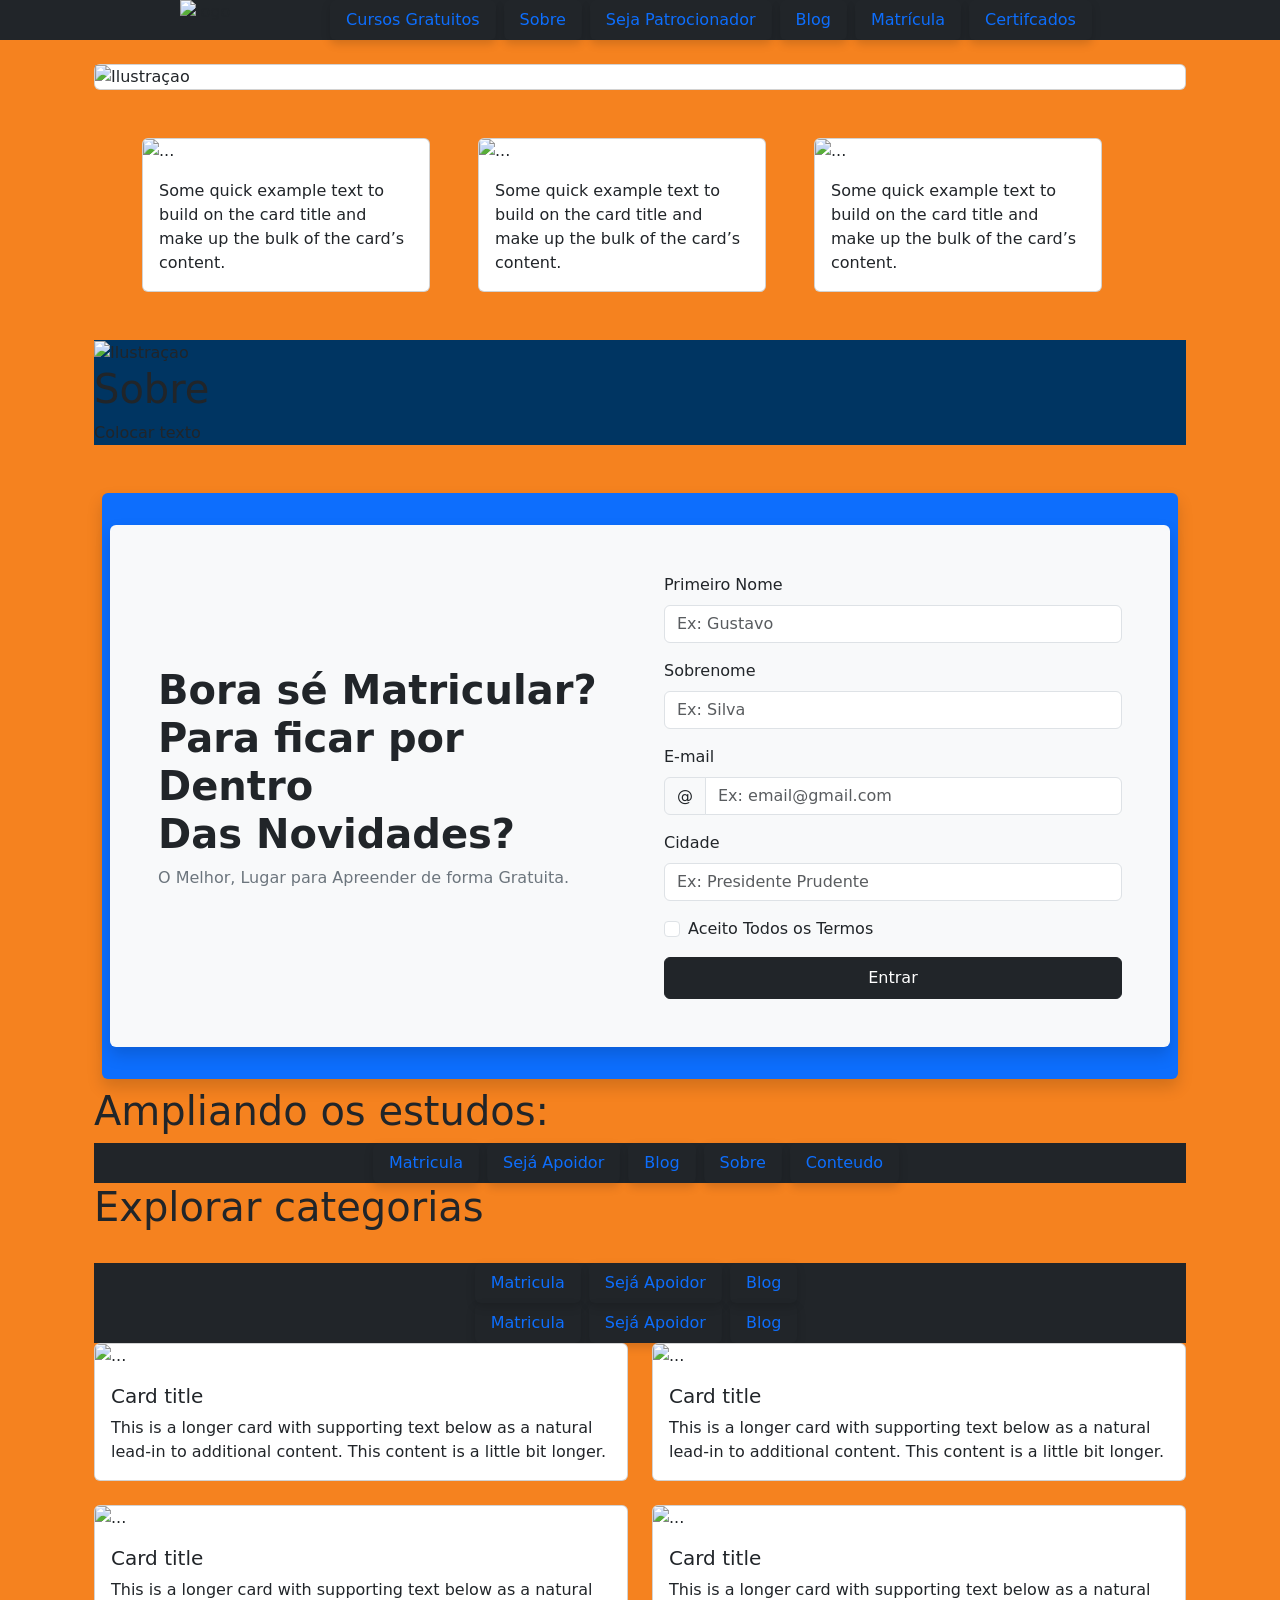
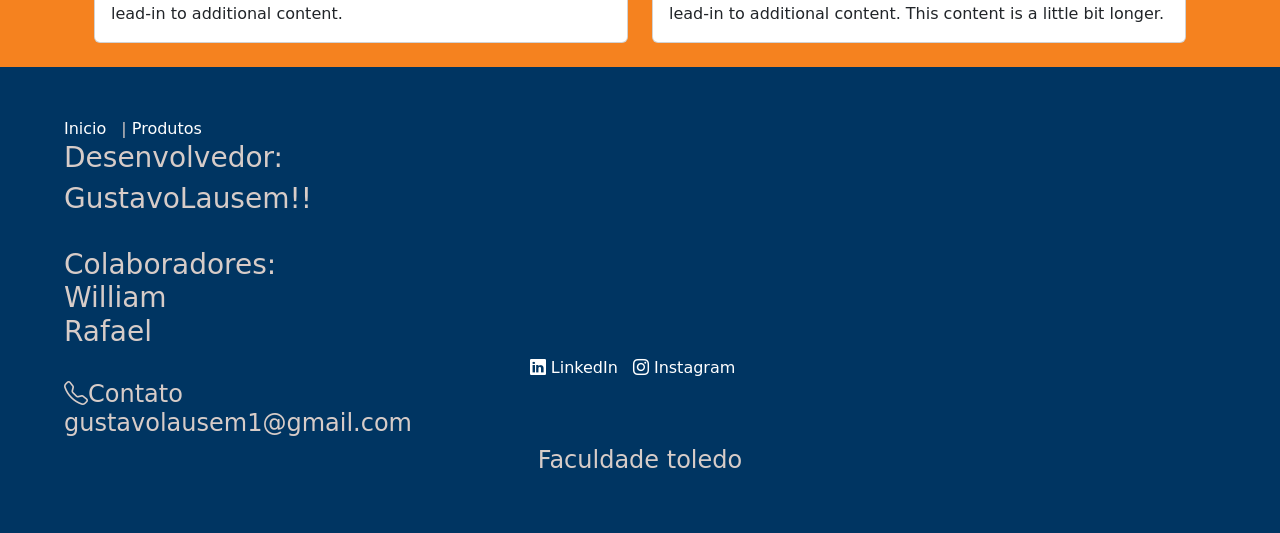
==== Etic/index.html @ 54db055c "Add files via upload" ====
<!DOCTYPE html>
<html lang="pt-br">

<head>
    <meta charset="UTF-8">
    <meta name="viewport" content="width=device-width, initial-scale=1.0">
    <title>Etic</title>
    
    <link href="https://cdn.jsdelivr.net/npm/bootstrap@5.3.8/dist/css/bootstrap.min.css" rel="stylesheet"
        integrity="sha384-sRIl4kxILFvY47J16cr9ZwB07vP4J8+LH7qKQnuqkuIAvNWLzeN8tE5YBujZqJLB" crossorigin="anonymous">
    <link rel="stylesheet" href="https://cdn.jsdelivr.net/npm/bootstrap-icons@1.13.1/font/bootstrap-icons.min.css">
    <link rel="stylesheet" href="./style.css">
</head>

<body class="bg"> 
    <headr>

        

        <ul class="nav justify-content-center bg-dark">
            <img src="" class="d-block justify-content-between" alt="logo" style="width: 150px;">
            <li class="nav-item">
                <a class="btn btn-modern me-2 nav-link" aria-current="page" href="#">Cursos Gratuitos</a>
            </li>
            <li class="nav-item">
                <a class="btn btn-modern me-2 nav-link" href="#">Sobre</a>
            </li>
            <li class="nav-item">
                <a class="btn btn-modern me-2 nav-link" href="#">Seja Patrocionador</a>
            </li>
            <li class="nav-item">
                <a class="btn btn-modern me-2 nav-link" href="#">Blog</a>
            </li>
            <li class="nav-item">
                <a class="btn btn-modern me-2 nav-link" href="#">Matrícula</a>
            </li>
             <li class="nav-item">
                <a class="btn btn-modern me-2 nav-link" href="#">Certifcados</a>
            </li>
        </ul>

    </header>
    <main class="container p-4">
        <section id="imGG" class="card mb-3">
            <img src="./img/" alt="Ilustraçao">
        </section>
        <section id="produto" class="d-flex flex-column flex-md-row m-4 p-4 gap-5">
            <div class="card" style="width: 18rem;">
                <img src="..." class="card-img-top" alt="...">
                <div class="card-body">
                    <p class="card-text">Some quick example text to build on the card title and make up the bulk of the
                        card’s content.</p>
                </div>
            </div>
            <div class="card" style="width: 18rem;">
                <img src="..." class="card-img-top" alt="...">
                <div class="card-body">
                    <p class="card-text">Some quick example text to build on the card title and make up the bulk of the
                        card’s content.</p>
                </div>
            </div>
            <div class="card" style="width: 18rem;">
                <img src="..." class="card-img-top" alt="...">
                <div class="card-body">
                    <p class="card-text">Some quick example text to build on the card title and make up the bulk of the
                        card’s content.</p>
                </div>
            </div>
        </section>

        <section  class="sobre mb-3 bg-#f5821f">
            <img src="" alt="Ilustraçao">
            <div class="sobre-body">
                <h1>Sobre</h1>
                <p>Colocar texto</p>
                
            </div>
        </section>
        <div class=" bg-primary p-2 m-2 mt-5 rounded shadow">
            <section class=" d-flex justify-content-between align-items-center py-4 w-100" id="login">

                <form class="bg-light p-5 rounded shadow d-flex justify-content-between align-items-center w-100">

                    <div class="me-5  w-50 ">
                        <h1 class="fw-bold">
                            Bora sé Matricular? <br>
                            Para ficar por Dentro <br>
                            Das Novidades?
                        </h1>

                        <p class="text-secondary">
                            O Melhor, Lugar para Apreender de forma Gratuita.
                        </p>
                    </div>
                    <div class="w-50 ">

                        <div class="mb-3 ">
                            <label class="form-label">Primeiro Nome</label>

                            <input type="text" class="form-control" placeholder="Ex: Gustavo" required>
                        </div>

                        <div class="mb-3">
                            <label class="form-label">Sobrenome</label>

                            <input type="text" class="form-control" placeholder="Ex: Silva" required>
                        </div>

                        <div class="mb-3">
                            <label class="form-label">E-mail</label>

                            <div class="input-group">
                                <span class="input-group-text">@</span>

                                <input type="email" class="form-control" placeholder="Ex: email@gmail.com" required>
                            </div>
                        </div>

                        <div class="mb-3">
                            <label class="form-label">Cidade</label>

                            <input type="text" class="form-control" placeholder="Ex: Presidente Prudente" required>
                        </div>

                        <div class="form-check mb-3">
                            <input class="form-check-input" type="checkbox">

                            <label class="form-check-label">
                                Aceito Todos os Termos
                            </label>
                        </div>

                        <button class="btn btn-dark w-100 py-2">
                            Entrar
                        </button>

                    </div>
                </form>

            </section>
        </div>

        <section id="aprenda">
            <h1>Ampliando os estudos:</h1>
        </section>
        <section id="topicos">
            <ul class="nav justify-content-center bg-dark border-r">
                <li class="nav-item">
                    <a class="btn btn-modern me-2 nav-link" aria-current="page" href="#">Matricula</a>
                </li>
                <li class="nav-item">
                    <a class="btn btn-modern me-2 nav-link" href="#">Sejá Apoidor</a>
                </li>
                <li class="nav-item">
                    <a class="btn btn-modern me-2 nav-link" href="#">Blog</a>
                </li>
                <li class="nav-item">
                    <a class="btn btn-modern me-2 nav-link" href="#">Sobre</a>
                </li>
                <li class="nav-item">
                    <a class="btn btn-modern me-2 nav-link" href="#">Conteudo</a>
                </li>
            </ul>
        </section>

        <section id="excategorias">
            <h1>Explorar categorias</h1>
        </section>
        <br>
        <section id="categorias">
            <ul class="nav justify-content-center bg-dark border-r">
                <li class="nav-item">
                    <a class="btn btn-modern me-2 nav-link" aria-current="page" href="#">Matricula</a>
                </li>
                <li class="nav-item">
                    <a class="btn btn-modern me-2 nav-link" href="#">Sejá Apoidor</a>
                </li>
                <li class="nav-item">
                    <a class="btn btn-modern me-2 nav-link" href="#">Blog</a>
                </li>
            </ul>
            <ul class="nav justify-content-center bg-dark border-r">
                <li class="nav-item">
                    <a class="btn btn-modern me-2 nav-link" aria-current="page" href="#">Matricula</a>
                </li>
                <li class="nav-item">
                    <a class="btn btn-modern me-2 nav-link" href="#">Sejá Apoidor</a>
                </li>
                <li class="nav-item">
                    <a class="btn btn-modern me-2 nav-link" href="#">Blog</a>
                </li>
            </ul>
        </section>

        <section id="patrocionio">
            <div class="row row-cols-1 row-cols-md-2 g-4">
                <div class="col">
                    <div class="card">
                        <img src="..." class="card-img-top" alt="...">
                        <div class="card-body">
                            <h5 class="card-title">Card title</h5>
                            <p class="card-text">This is a longer card with supporting text below as a natural lead-in
                                to additional content. This content is a little bit longer.</p>
                        </div>
                    </div>
                </div>
                <div class="col">
                    <div class="card">
                        <img src="..." class="card-img-top" alt="...">
                        <div class="card-body">
                            <h5 class="card-title">Card title</h5>
                            <p class="card-text">This is a longer card with supporting text below as a natural lead-in
                                to additional content. This content is a little bit longer.</p>
                        </div>
                    </div>
                </div>
                <div class="col">
                    <div class="card">
                        <img src="..." class="card-img-top" alt="...">
                        <div class="card-body">
                            <h5 class="card-title">Card title</h5>
                            <p class="card-text">This is a longer card with supporting text below as a natural lead-in
                                to additional content.</p>
                        </div>
                    </div>
                </div>
                <div class="col">
                    <div class="card">
                        <img src="..." class="card-img-top" alt="...">
                        <div class="card-body">
                            <h5 class="card-title">Card title</h5>
                            <p class="card-text">This is a longer card with supporting text below as a natural lead-in
                                to additional content. This content is a little bit longer.</p>
                        </div>
                    </div>
                </div>
            </div>
        </section>
    </main>
    <footer>
        <div class="footer-links">
            <div class="site-map">
                <a href="index.html"> Inicio</a>|
                <a href="prod.html"> Produtos</a>
            </div>
            <div class="social-media">
                <h3>Desenvolvedor:</h3>
                <h3>GustavoLausem!!</h3> <br>
                <h3>Colaboradores: <br>
                    William <br>
                    Rafael
                </h3>
                <div class="d-flex justify-content-center ">
                    <a href="https://linkedin.com"> <i class="bi bi-linkedin"></i> LinkedIn</a>
                    <a href="https://instagram.com"> <i class="bi bi-instagram"></i> Instagram</a>
                </div>
                <h4><i class="bi bi-telephone"></i>Contato <br>gustavolausem1@gmail.com</h4>
                <h4 class="d-flex justify-content-center">Faculdade toledo</h4>
    </footer>



    <script src="https://cdn.jsdelivr.net/npm/bootstrap@5.3.8/dist/js/bootstrap.bundle.min.js"
        integrity="sha384-FKyoEForCGlyvwx9Hj09JcYn3nv7wiPVlz7YYwJrWVcXK/BmnVDxM+D2scQbITxI"
        crossorigin="anonymous"></script>
</body>

</html>
---- Etic/style.css ----
body{
    background-color: #f5821f;
}

.sobre{
    background-color: #003562;
}
.sobre-body h1 p {
    color: #ffffff;
}

.btn-modern {


    font-weight: 500;
    transition: all 0.3s ease;
    box-shadow: 0 4px 10px rgba(0, 0, 0, 0.15);
    white-space: nowrap
}

.btn-modern:hover {
    transform: translateY(-2px);
    box-shadow: 0 6px 15px rgba(0, 0, 0, 0.25);
    background: linear-gradient(135deg, #ffffff, #ffffff);
}
footer {
    background-color: #003562;
    color: #d7ccc8;
    padding: 50px 5%;
}

.footer-container {
    display: flex;
    justify-content: space-between;
    flex-wrap: wrap;
}

footer a {
    margin-right: 15px;
    text-decoration: none;
    color: #fff;
    font-weight: normal;
}
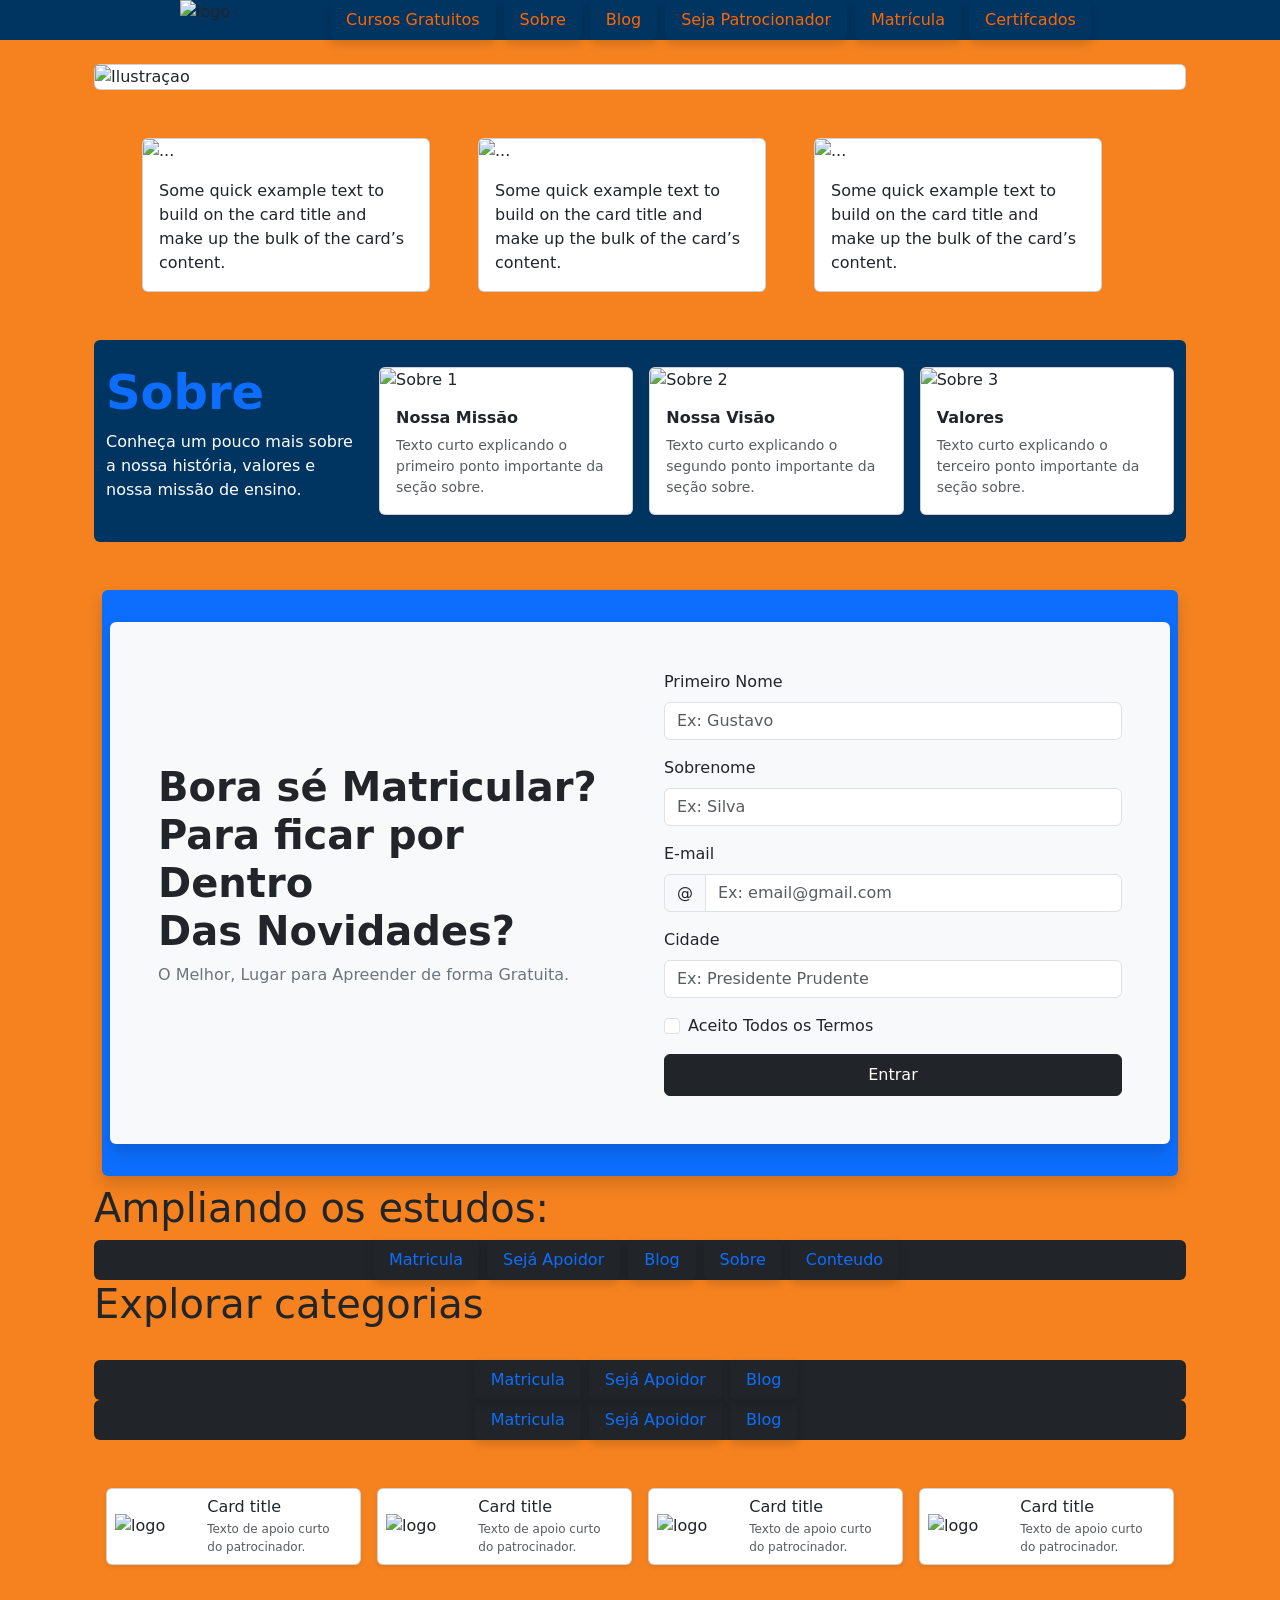
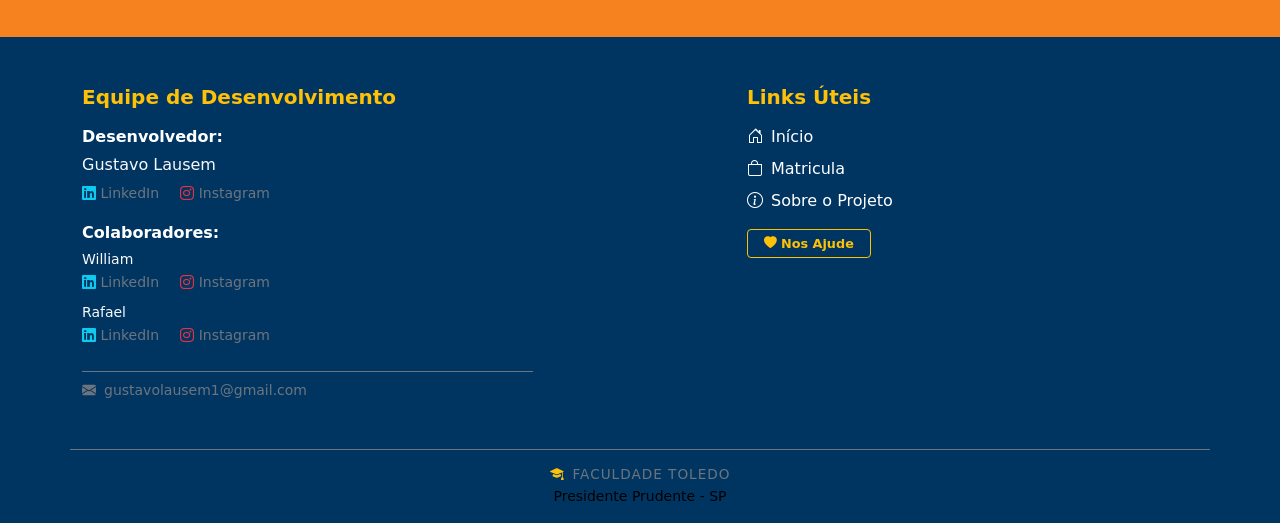
==== commit b8ce7b02: "Add files via upload" ====
--- a/Etic/index.html
+++ b/Etic/index.html
@@ -5,37 +5,37 @@
     <meta charset="UTF-8">
     <meta name="viewport" content="width=device-width, initial-scale=1.0">
     <title>Etic</title>
-    
+
     <link href="https://cdn.jsdelivr.net/npm/bootstrap@5.3.8/dist/css/bootstrap.min.css" rel="stylesheet"
         integrity="sha384-sRIl4kxILFvY47J16cr9ZwB07vP4J8+LH7qKQnuqkuIAvNWLzeN8tE5YBujZqJLB" crossorigin="anonymous">
     <link rel="stylesheet" href="https://cdn.jsdelivr.net/npm/bootstrap-icons@1.13.1/font/bootstrap-icons.min.css">
     <link rel="stylesheet" href="./style.css">
 </head>
 
-<body class="bg"> 
-    <headr>
-
-        
-
-        <ul class="nav justify-content-center bg-dark">
+<body class="bg">
+    <header id="menu">
+
+        <ul class="nav justify-content-center  bg-azul-personalizado">
             <img src="" class="d-block justify-content-between" alt="logo" style="width: 150px;">
             <li class="nav-item">
-                <a class="btn btn-modern me-2 nav-link" aria-current="page" href="#">Cursos Gratuitos</a>
-            </li>
-            <li class="nav-item">
-                <a class="btn btn-modern me-2 nav-link" href="#">Sobre</a>
-            </li>
-            <li class="nav-item">
-                <a class="btn btn-modern me-2 nav-link" href="#">Seja Patrocionador</a>
-            </li>
-            <li class="nav-item">
-                <a class="btn btn-modern me-2 nav-link" href="#">Blog</a>
-            </li>
-            <li class="nav-item">
-                <a class="btn btn-modern me-2 nav-link" href="#">Matrícula</a>
-            </li>
-             <li class="nav-item">
-                <a class="btn btn-modern me-2 nav-link" href="#">Certifcados</a>
+                <a class="btn btn-modern me-2 nav-link text-laranja-personalizado" aria-current="page"
+                    href="#aprenda">Cursos Gratuitos</a>
+            </li>
+            <li class="nav-item">
+                <a class="btn btn-modern me-2 nav-link text-laranja-personalizado" href="#sobre">Sobre</a>
+            </li>
+            <li class="nav-item">
+                <a class="btn btn-modern me-2 nav-link text-laranja-personalizado" href="#blog">Blog</a>
+            </li>
+            <li class="nav-item">
+                <a class="btn btn-modern me-2 nav-link text-laranja-personalizado" href="#patrocionio">Seja
+                    Patrocionador</a>
+            </li>
+            <li class="nav-item">
+                <a class="btn btn-modern me-2 nav-link text-laranja-personalizado" href="./matricula.html">Matrícula</a>
+            </li>
+            <li class="nav-item">
+                <a class="btn btn-modern me-2 nav-link text-laranja-personalizado" href="#certificado">Certifcados</a>
             </li>
         </ul>
 
@@ -44,7 +44,7 @@
         <section id="imGG" class="card mb-3">
             <img src="./img/" alt="Ilustraçao">
         </section>
-        <section id="produto" class="d-flex flex-column flex-md-row m-4 p-4 gap-5">
+        <section id="analise" class="d-flex flex-column flex-md-row m-4 p-4 gap-5">
             <div class="card" style="width: 18rem;">
                 <img src="..." class="card-img-top" alt="...">
                 <div class="card-body">
@@ -68,16 +68,61 @@
             </div>
         </section>
 
-        <section  class="sobre mb-3 bg-#f5821f">
-            <img src="" alt="Ilustraçao">
-            <div class="sobre-body">
-                <h1>Sobre</h1>
-                <p>Colocar texto</p>
-                
-            </div>
-        </section>
+        <section id="sobre" class="sobre mb-3 rounded container-fluid py-4">
+
+            <div class="row align-items-center">
+
+                <div class="col-12 col-md-3 mb-4 mb-md-0 text-center text-md-start">
+                    <h2 class="display-5 fw-bold text-primary ">Sobre</h2>
+                    <p class="text-branco-personalizado">Conheça um pouco mais sobre a nossa história, valores e nossa
+                        missão de ensino.</p>
+                </div>
+
+                <div class="col-12 col-md-9">
+
+                    <div class="row g-3">
+
+                        <div class="col-12 col-sm-4">
+                            <div class="card h-100 shadow-sm">
+                                <img src="..." class="card-img-top" alt="Sobre 1">
+                                <div class="card-body">
+                                    <h6 class="card-title fw-bold">Nossa Missão</h6>
+                                    <p class="card-text small text-muted">Texto curto explicando o primeiro ponto
+                                        importante da seção sobre.</p>
+                                </div>
+                            </div>
+                        </div>
+
+                        <div class="col-12 col-sm-4">
+                            <div class="card h-100 shadow-sm">
+                                <img src="..." class="card-img-top" alt="Sobre 2">
+                                <div class="card-body">
+                                    <h6 class="card-title fw-bold">Nossa Visão</h6>
+                                    <p class="card-text small text-muted">Texto curto explicando o segundo ponto
+                                        importante da seção sobre.</p>
+                                </div>
+                            </div>
+                        </div>
+
+                        <div class="col-12 col-sm-4">
+                            <div class="card h-100 shadow-sm">
+                                <img src="..." class="card-img-top" alt="Sobre 3">
+                                <div class="card-body">
+                                    <h6 class="card-title fw-bold">Valores</h6>
+                                    <p class="card-text small text-muted">Texto curto explicando o terceiro ponto
+                                        importante da seção sobre.</p>
+                                </div>
+                            </div>
+                        </div>
+
+                    </div>
+                </div>
+
+            </div>
+        </section>
+
         <div class=" bg-primary p-2 m-2 mt-5 rounded shadow">
-            <section class=" d-flex justify-content-between align-items-center py-4 w-100" id="login">
+            <section class=" d-flex justify-content-between align-items-center py-4 w-100" id="matricula">
 
                 <form class="bg-light p-5 rounded shadow d-flex justify-content-between align-items-center w-100">
 
@@ -144,7 +189,7 @@
             <h1>Ampliando os estudos:</h1>
         </section>
         <section id="topicos">
-            <ul class="nav justify-content-center bg-dark border-r">
+            <ul class="nav justify-content-center bg-dark border-r rounded">
                 <li class="nav-item">
                     <a class="btn btn-modern me-2 nav-link" aria-current="page" href="#">Matricula</a>
                 </li>
@@ -163,12 +208,12 @@
             </ul>
         </section>
 
-        <section id="excategorias">
+        <section id="categorias">
             <h1>Explorar categorias</h1>
         </section>
         <br>
         <section id="categorias">
-            <ul class="nav justify-content-center bg-dark border-r">
+            <ul class="nav justify-content-center bg-dark border-r rounded">
                 <li class="nav-item">
                     <a class="btn btn-modern me-2 nav-link" aria-current="page" href="#">Matricula</a>
                 </li>
@@ -179,7 +224,7 @@
                     <a class="btn btn-modern me-2 nav-link" href="#">Blog</a>
                 </li>
             </ul>
-            <ul class="nav justify-content-center bg-dark border-r">
+            <ul class="nav justify-content-center bg-dark border-r rounded">
                 <li class="nav-item">
                     <a class="btn btn-modern me-2 nav-link" aria-current="page" href="#">Matricula</a>
                 </li>
@@ -192,77 +237,195 @@
             </ul>
         </section>
 
-        <section id="patrocionio">
-            <div class="row row-cols-1 row-cols-md-2 g-4">
-                <div class="col">
-                    <div class="card">
-                        <img src="..." class="card-img-top" alt="...">
-                        <div class="card-body">
-                            <h5 class="card-title">Card title</h5>
-                            <p class="card-text">This is a longer card with supporting text below as a natural lead-in
-                                to additional content. This content is a little bit longer.</p>
-                        </div>
-                    </div>
-                </div>
-                <div class="col">
-                    <div class="card">
-                        <img src="..." class="card-img-top" alt="...">
-                        <div class="card-body">
-                            <h5 class="card-title">Card title</h5>
-                            <p class="card-text">This is a longer card with supporting text below as a natural lead-in
-                                to additional content. This content is a little bit longer.</p>
-                        </div>
-                    </div>
-                </div>
-                <div class="col">
-                    <div class="card">
-                        <img src="..." class="card-img-top" alt="...">
-                        <div class="card-body">
-                            <h5 class="card-title">Card title</h5>
-                            <p class="card-text">This is a longer card with supporting text below as a natural lead-in
-                                to additional content.</p>
-                        </div>
-                    </div>
-                </div>
-                <div class="col">
-                    <div class="card">
-                        <img src="..." class="card-img-top" alt="...">
-                        <div class="card-body">
-                            <h5 class="card-title">Card title</h5>
-                            <p class="card-text">This is a longer card with supporting text below as a natural lead-in
-                                to additional content. This content is a little bit longer.</p>
-                        </div>
-                    </div>
-                </div>
-            </div>
-        </section>
+        <section id="patrocionio" class="container my-5">
+
+            <div class="row row-cols-1 row-cols-sm-2 row-cols-md-4 g-3 justify-content-center">
+
+                <div class="p1">
+                    <div class="card h-100 shadow-sm overflow-hidden" style="max-width: 280px; margin: 0 auto;">
+                        <div class="row g-0 align-items-center">
+                            <div class="col-4">
+                                <img src="..." class="img-fluid rounded-start p-2" alt="logo"
+                                    style="max-height: 80px; object-fit: contain;">
+                            </div>
+                            <div class="col-8">
+                                <div class="card-body py-2 px-3">
+                                    <h6 class="card-title mb-1 text-truncate">Card title</h6>
+                                    <p class="card-text small text-muted mb-0"
+                                        style="font-size: 0.75rem; line-clamp: 2; display: -webkit-box; -webkit-box-orient: vertical; overflow: hidden;">
+                                        Texto de apoio curto do patrocinador.
+                                    </p>
+                                </div>
+                            </div>
+                        </div>
+                    </div>
+                </div>
+
+                <div class="p2">
+                    <div class="card h-100 shadow-sm overflow-hidden" style="max-width: 280px; margin: 0 auto;">
+                        <div class="row g-0 align-items-center">
+                            <div class="col-4">
+                                <img src="..." class="img-fluid rounded-start p-2" alt="logo"
+                                    style="max-height: 80px; object-fit: contain;">
+                            </div>
+                            <div class="col-8">
+                                <div class="card-body py-2 px-3">
+                                    <h6 class="card-title mb-1 text-truncate">Card title</h6>
+                                    <p class="card-text small text-muted mb-0"
+                                        style="font-size: 0.75rem; line-clamp: 2; display: -webkit-box; -webkit-box-orient: vertical; overflow: hidden;">
+                                        Texto de apoio curto do patrocinador.
+                                    </p>
+                                </div>
+                            </div>
+                        </div>
+                    </div>
+                </div>
+
+                <div class="p3">
+                    <div class="card h-100 shadow-sm overflow-hidden" style="max-width: 280px; margin: 0 auto;">
+                        <div class="row g-0 align-items-center">
+                            <div class="col-4">
+                                <img src="..." class="img-fluid rounded-start p-2" alt="logo"
+                                    style="max-height: 80px; object-fit: contain;">
+                            </div>
+                            <div class="col-8">
+                                <div class="card-body py-2 px-3">
+                                    <h6 class="card-title mb-1 text-truncate">Card title</h6>
+                                    <p class="card-text small text-muted mb-0"
+                                        style="font-size: 0.75rem; line-clamp: 2; display: -webkit-box; -webkit-box-orient: vertical; overflow: hidden;">
+                                        Texto de apoio curto do patrocinador.
+                                    </p>
+                                </div>
+                            </div>
+                        </div>
+                    </div>
+                </div>
+
+                <div class="p4">
+                    <div class="card h-100 shadow-sm overflow-hidden" style="max-width: 280px; margin: 0 auto;">
+                        <div class="row g-0 align-items-center">
+                            <div class="col-4">
+                                <img src="..." class="img-fluid rounded-start p-2" alt="logo"
+                                    style="max-height: 80px; object-fit: contain;">
+                            </div>
+                            <div class="col-8">
+                                <div class="card-body py-2 px-3">
+                                    <h6 class="card-title mb-1 text-truncate">Card title</h6>
+                                    <p class="card-text small text-muted mb-0"
+                                        style="font-size: 0.75rem; line-clamp: 2; display: -webkit-box; -webkit-box-orient: vertical; overflow: hidden;">
+                                        Texto de apoio curto do patrocinador.
+                                    </p>
+                                </div>
+                            </div>
+                        </div>
+                    </div>
+                </div>
+
+            </div>
+        </section>
+
+
     </main>
-    <footer>
-        <div class="footer-links">
-            <div class="site-map">
-                <a href="index.html"> Inicio</a>|
-                <a href="prod.html"> Produtos</a>
-            </div>
-            <div class="social-media">
-                <h3>Desenvolvedor:</h3>
-                <h3>GustavoLausem!!</h3> <br>
-                <h3>Colaboradores: <br>
-                    William <br>
-                    Rafael
-                </h3>
-                <div class="d-flex justify-content-center ">
-                    <a href="https://linkedin.com"> <i class="bi bi-linkedin"></i> LinkedIn</a>
-                    <a href="https://instagram.com"> <i class="bi bi-instagram"></i> Instagram</a>
-                </div>
-                <h4><i class="bi bi-telephone"></i>Contato <br>gustavolausem1@gmail.com</h4>
-                <h4 class="d-flex justify-content-center">Faculdade toledo</h4>
+    <footer class="bg-azul-personalizado text-white pt-5 pb-3">
+        <div class="container">
+
+            <div class="row g-4 justify-content-between">
+
+                <div class="col-12 col-md-5">
+                    <h5 class="text-warning fw-bold mb-3">Equipe de Desenvolvimento</h5>
+
+                    <div class="mb-3">
+                        <p class="mb-1 fw-semibold">Desenvolvedor:</p>
+                        <span class="text-light">Gustavo Lausem</span>
+                        <div class="mt-1">
+                            <a href="https://www.linkedin.com/in/gustavo-silva-839a713a9/"
+                                class="text-decoration-none text-secondary me-3 small"><i
+                                    class="bi bi-linkedin text-info"></i> LinkedIn</a>
+                            <a href="https://www.instagram.com/gustavolausem/"
+                                class="text-decoration-none text-secondary small"><i
+                                    class="bi bi-instagram text-danger"></i> Instagram</a>
+                        </div>
+                    </div>
+
+                    <div class="mb-3">
+                        <p class="mb-1 fw-semibold">Colaboradores:</p>
+
+                        <div class="mb-2">
+                            <span class="text-light d-block small">William</span>
+
+                            <a href="https://linkedin.com" class="text-decoration-none text-secondary me-3 small"><i
+                                    class="bi bi-linkedin text-info"></i> LinkedIn</a>
+                            <a href="https://www.instagram.com/_willsilva_/"
+                                class="text-decoration-none text-secondary small"><i
+                                    class="bi bi-instagram text-danger"></i> Instagram</a>
+                        </div>
+
+                        <div class="mb-2">
+                            <span class="text-light d-block small">Rafael</span>
+                            <a href="https://linkedin.com" class="text-decoration-none text-secondary me-3 small"><i
+                                    class="bi bi-linkedin text-info"></i> LinkedIn</a>
+                            <a href="https://www.instagram.com/rafaelhirata20/"
+                                class="text-decoration-none text-secondary small"><i
+                                    class="bi bi-instagram text-danger"></i> Instagram</a>
+                        </div>
+                    </div>
+
+                    <div class="mt-4 pt-2 border-top border-secondary">
+                        <p class="mb-0 small text-secondary"><i
+                                class="bi bi-envelope-fill me-2"></i>gustavolausem1@gmail.com</p>
+                    </div>
+                </div>
+
+                <div class="col-12 col-md-5">
+                    <h5 class="text-warning fw-bold mb-3">Links Úteis</h5>
+                    <ul class="list-unstyled mb-0">
+                        <li class="mb-2">
+                            <a href="index.html" class="text-decoration-none text-light-50 hover-link"><i
+                                    class="bi bi-house-door me-2"></i>Início</a>
+                        </li>
+                        <li class="mb-2">
+                            <a href="matricula.html" class="text-decoration-none text-light-50 hover-link"><i
+                                    class="bi bi-bag me-2"></i>Matricula</a>
+                        </li>
+                        <li class="mb-3">
+                            <a href="#sobre" class="text-decoration-none text-light-50 hover-link"><i
+                                    class="bi bi-info-circle me-2"></i>Sobre o Projeto</a>
+                        </li>
+
+                        <li>
+                            <a href="pergunta.html" class="btn btn-outline-warning btn-sm fw-bold px-3 py-1.5"
+                                style="font-size: 0.8rem;">
+                                <i class="bi bi-heart-fill me-1"></i>Nos Ajude
+                            </a>
+                        </li>
+                    </ul>
+                </div>
+
+            </div>
+
+            <div class="row mt-5 pt-3 border-top border-secondary">
+                <div class="col-12 text-center">
+                    <h6 class="text-secondary mb-1 text-uppercase tracking-wider"
+                        style="font-size: 0.85rem; letter-spacing: 1px;">
+                        <i class="bi bi-mortarboard-fill me-2 text-warning"></i>Faculdade Toledo
+                    </h6>
+                    <small class="text-preto-personalizado d-block">Presidente Prudente - SP</small>
+                </div>
+            </div>
+        </div>
     </footer>
 
 
 
-    <script src="https://cdn.jsdelivr.net/npm/bootstrap@5.3.8/dist/js/bootstrap.bundle.min.js"
-        integrity="sha384-FKyoEForCGlyvwx9Hj09JcYn3nv7wiPVlz7YYwJrWVcXK/BmnVDxM+D2scQbITxI"
-        crossorigin="anonymous"></script>
+
+
 </body>
 
+
+
+
+<script src="https://cdn.jsdelivr.net/npm/bootstrap@5.3.8/dist/js/bootstrap.bundle.min.js"
+    integrity="sha384-FKyoEForCGlyvwx9Hj09JcYn3nv7wiPVlz7YYwJrWVcXK/BmnVDxM+D2scQbITxI"
+    crossorigin="anonymous"></script>
+
 </html>
--- a/Etic/style.css
+++ b/Etic/style.css
@@ -5,10 +5,24 @@
 .sobre{
     background-color: #003562;
 }
-.sobre-body h1 p {
-    color: #ffffff;
+
+.bg-azul-personalizado {
+    background-color: #003562 !important;
 }
 
+.text-laranja-personalizado {
+    color: #ff6600 !important; 
+}
+
+.text-laranja-personalizado:hover {
+    color: #ff8533 !important; 
+}
+.text-branco-personalizado{
+    color: white !important; ;
+}
+.text-preto-personalizado{
+    color: black !important; ;
+}
 .btn-modern {
 
 
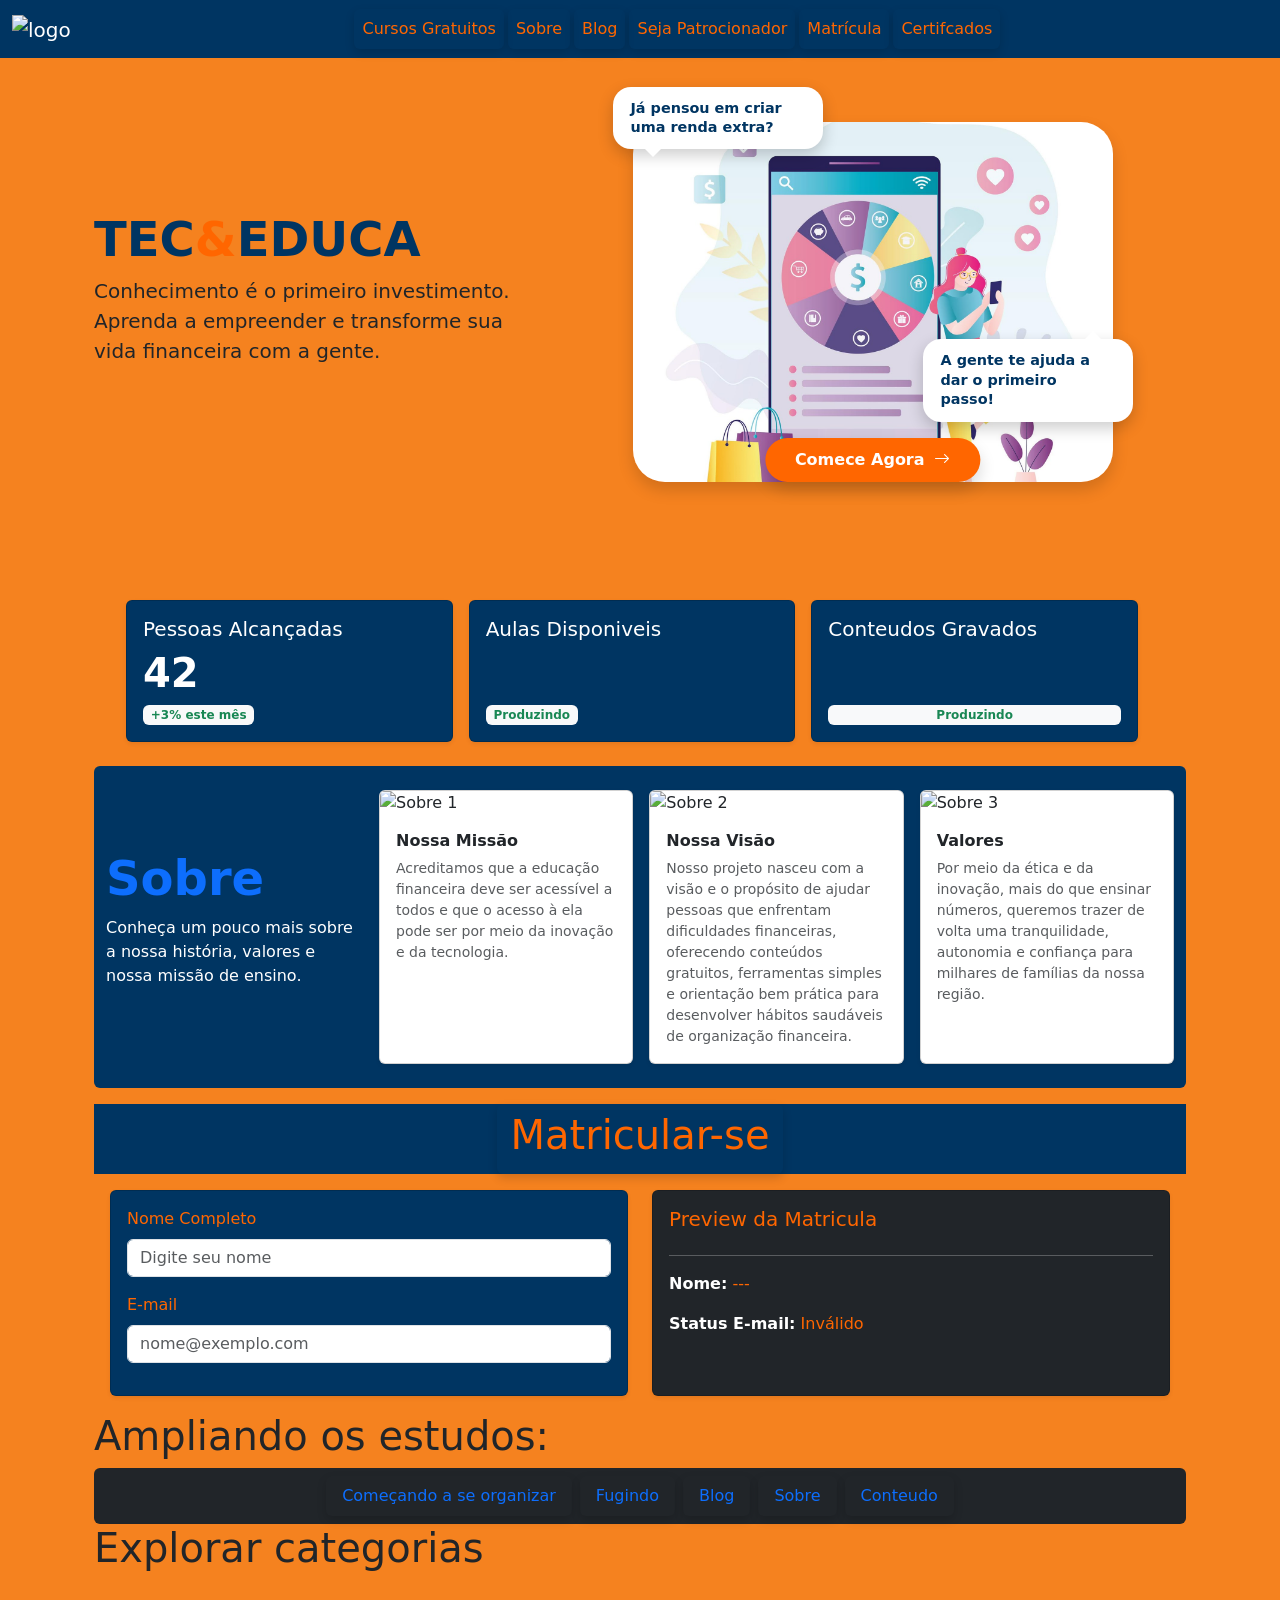
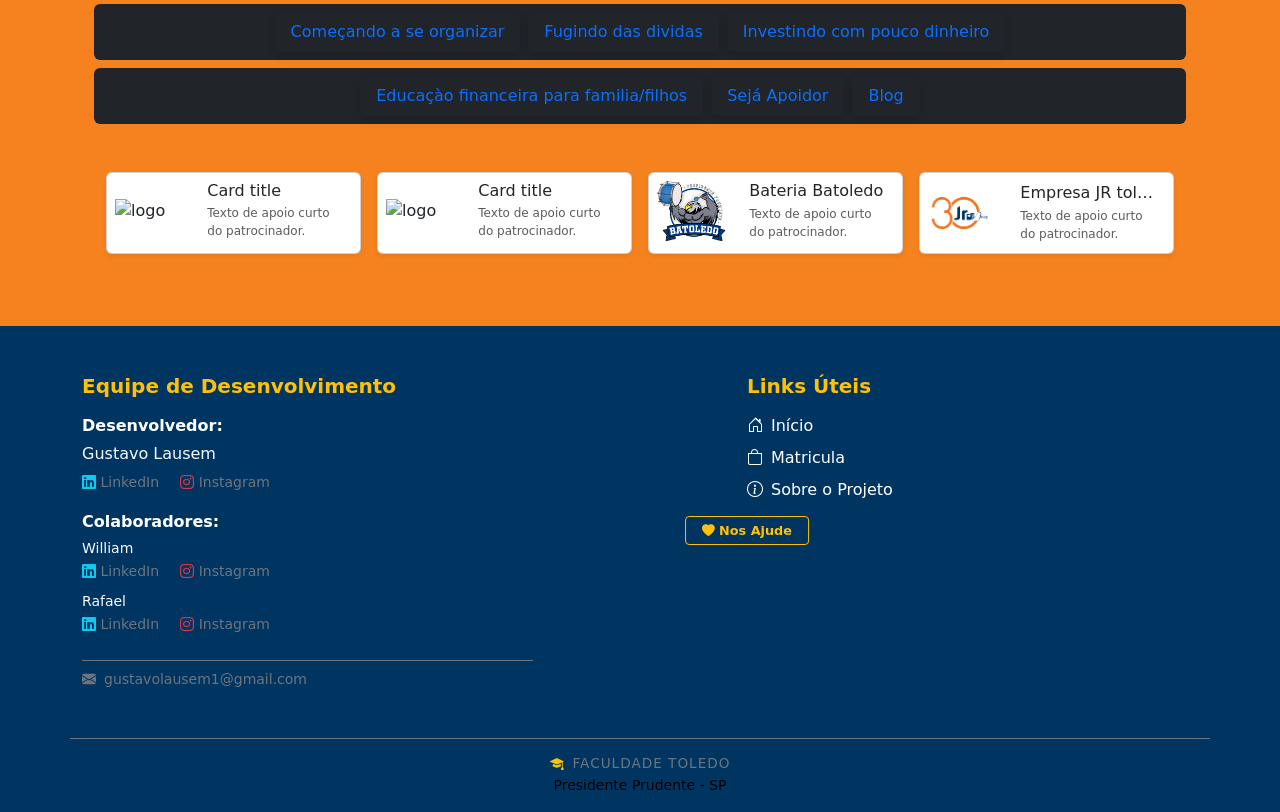
==== commit 78287da1: "Add files via upload" ====
--- a/Etic/index.html
+++ b/Etic/index.html
@@ -14,56 +14,115 @@
 
 <body class="bg">
     <header id="menu">
-
-        <ul class="nav justify-content-center  bg-azul-personalizado">
-            <img src="" class="d-block justify-content-between" alt="logo" style="width: 150px;">
-            <li class="nav-item">
-                <a class="btn btn-modern me-2 nav-link text-laranja-personalizado" aria-current="page"
-                    href="#aprenda">Cursos Gratuitos</a>
-            </li>
-            <li class="nav-item">
-                <a class="btn btn-modern me-2 nav-link text-laranja-personalizado" href="#sobre">Sobre</a>
-            </li>
-            <li class="nav-item">
-                <a class="btn btn-modern me-2 nav-link text-laranja-personalizado" href="#blog">Blog</a>
-            </li>
-            <li class="nav-item">
-                <a class="btn btn-modern me-2 nav-link text-laranja-personalizado" href="#patrocionio">Seja
-                    Patrocionador</a>
-            </li>
-            <li class="nav-item">
-                <a class="btn btn-modern me-2 nav-link text-laranja-personalizado" href="./matricula.html">Matrícula</a>
-            </li>
-            <li class="nav-item">
-                <a class="btn btn-modern me-2 nav-link text-laranja-personalizado" href="#certificado">Certifcados</a>
-            </li>
-        </ul>
-
+        <nav class="navbar navbar-expand-lg navbar-dark bg-azul-personalizado py-2">
+            <div class="container-fluid">
+
+                <a class="navbar-brand" href="index.html">
+                    <img src="" alt="logo" style="width: 120px;">
+                </a>
+
+                <button class="navbar-toggler" type="button" data-bs-toggle="collapse"
+                    data-bs-target="#menuNav" aria-controls="menuNav" aria-expanded="false"
+                    aria-label="Abrir menu">
+                    <span class="navbar-toggler-icon"></span>
+                </button>
+
+                <div class="collapse navbar-collapse" id="menuNav">
+                    <ul class="navbar-nav mx-auto text-center gap-1">
+                        <li class="nav-item">
+                            <a class="btn btn-modern nav-link text-laranja-personalizado" aria-current="page"
+                                href="#aprenda">Cursos Gratuitos</a>
+                        </li>
+                        <li class="nav-item">
+                            <a class="btn btn-modern nav-link text-laranja-personalizado" href="#sobre">Sobre</a>
+                        </li>
+                        <li class="nav-item">
+                            <a class="btn btn-modern nav-link text-laranja-personalizado" href="#blog">Blog</a>
+                        </li>
+                        <li class="nav-item">
+                            <a class="btn btn-modern nav-link text-laranja-personalizado"
+                                href="#patrocionio">Seja Patrocionador</a>
+                        </li>
+                        <li class="nav-item">
+                            <a class="btn btn-modern nav-link text-laranja-personalizado"
+                                href="#matricula">Matrícula</a>
+                        </li>
+                        <li class="nav-item">
+                            <a class="btn btn-modern nav-link text-laranja-personalizado"
+                                href="#certificado">Certifcados</a>
+                        </li>
+                    </ul>
+                </div>
+
+            </div>
+        </nav>
     </header>
     <main class="container p-4">
-        <section id="imGG" class="card mb-3">
-            <img src="./img/" alt="Ilustraçao">
-        </section>
-        <section id="analise" class="d-flex flex-column flex-md-row m-4 p-4 gap-5">
-            <div class="card" style="width: 18rem;">
-                <img src="..." class="card-img-top" alt="...">
-                <div class="card-body">
-                    <p class="card-text">Some quick example text to build on the card title and make up the bulk of the
-                        card’s content.</p>
-                </div>
-            </div>
-            <div class="card" style="width: 18rem;">
-                <img src="..." class="card-img-top" alt="...">
-                <div class="card-body">
-                    <p class="card-text">Some quick example text to build on the card title and make up the bulk of the
-                        card’s content.</p>
-                </div>
-            </div>
-            <div class="card" style="width: 18rem;">
-                <img src="..." class="card-img-top" alt="...">
-                <div class="card-body">
-                    <p class="card-text">Some quick example text to build on the card title and make up the bulk of the
-                        card’s content.</p>
+        <section id="hero" class="mb-5">
+            <div class="row align-items-center gy-4">
+
+                <div class="col-12 col-lg-5 text-center text-lg-start">
+                    <h1 class="fw-bold display-5">
+                        <span class="text-azul-personalizado">TEC</span><span
+                            class="text-laranja-personalizado">&</span><span
+                            class="text-azul-personalizado">EDUCA</span>
+                    </h1>
+                    <p class="fs-5 text-dark">
+                        Conhecimento é o primeiro investimento. Aprenda a empreender e transforme sua vida
+                        financeira com a gente.
+                    </p>
+                </div>
+
+                <div class="col-12 col-lg-7">
+                    <div class="hero-img-wrapper position-relative mx-auto">
+                        <img src="./img/foto2.jpeg" alt="Mulher usando aplicativo de empreendedorismo"
+                            class="img-fluid rounded-5 shadow hero-img">
+
+                        <div class="fala fala-1">
+                            Já pensou em criar uma renda extra?
+                        </div>
+
+                        <div class="fala fala-2">
+                            A gente te ajuda a dar o primeiro passo!
+                        </div>
+
+                        <a href="#matricula" class="hero-btn fw-bold shadow">
+                            Comece Agora <i class="bi bi-arrow-right ms-1"></i>
+                        </a>
+                    </div>
+                </div>
+
+            </div>
+        </section>
+        <section id="analise" class=" d-flex row gap-5 p-2 m-3   ">
+            <div class="row g-3 align-items-stretch">
+                <div id="cx1" class="col-12 col-md-4">
+                    <div class="card bg-azul-personalizado text-white h-100 shadow-sm">
+                        <div class="card-body d-flex flex-column justify-content-between">
+                            <h5 class="card-title">Pessoas Alcançadas </h5>
+                            <h2 class="display-6 fw-bold">42</h2>
+                            <span class="badge bg-light text-success align-self-start">+3% este mês</span>
+                        </div>
+                    </div>
+                </div>
+                <div id="cx2" class="col-12 col-md-4">
+                    <div class="card bg-azul-personalizado text-white h-100 shadow-sm">
+                        <div class="card-body d-flex flex-column justify-content-between">
+                            <h5 class="card-title">Aulas Disponiveis</h5>
+                            <h2 class="display-6 fw-bold"></h2>
+                            <span class="badge bg-light text-success align-self-start">Produzindo</span>
+                        </div>
+                    </div>
+                </div>
+                <div id="cx3
+          " class="col-12 col-md-4">
+                    <div class="card bg-azul-personalizado text-white bg h-100 shadow-sm">
+                        <div class="card-body d-flex flex-column justify-content-between">
+                            <h5 class="card-title">Conteudos Gravados</h5>
+                            <h2 class="display-6 fw-bold"></h2>
+                            <span class="badge bg-light text-success align-self-postart">Produzindo</span>
+                        </div>
+                    </div>
                 </div>
             </div>
         </section>
@@ -87,8 +146,9 @@
                                 <img src="..." class="card-img-top" alt="Sobre 1">
                                 <div class="card-body">
                                     <h6 class="card-title fw-bold">Nossa Missão</h6>
-                                    <p class="card-text small text-muted">Texto curto explicando o primeiro ponto
-                                        importante da seção sobre.</p>
+                                    <p class="card-text small text-muted">Acreditamos que a educação financeira deve ser
+                                        acessível a todos e que o acesso à ela pode ser por meio da inovação e da
+                                        tecnologia.</p>
                                 </div>
                             </div>
                         </div>
@@ -98,8 +158,10 @@
                                 <img src="..." class="card-img-top" alt="Sobre 2">
                                 <div class="card-body">
                                     <h6 class="card-title fw-bold">Nossa Visão</h6>
-                                    <p class="card-text small text-muted">Texto curto explicando o segundo ponto
-                                        importante da seção sobre.</p>
+                                    <p class="card-text small text-muted">Nosso projeto nasceu com a visão e o propósito
+                                        de ajudar pessoas que enfrentam dificuldades financeiras, oferecendo conteúdos
+                                        gratuitos, ferramentas simples e orientação bem prática para desenvolver hábitos
+                                        saudáveis de organização financeira.
                                 </div>
                             </div>
                         </div>
@@ -109,101 +171,77 @@
                                 <img src="..." class="card-img-top" alt="Sobre 3">
                                 <div class="card-body">
                                     <h6 class="card-title fw-bold">Valores</h6>
-                                    <p class="card-text small text-muted">Texto curto explicando o terceiro ponto
-                                        importante da seção sobre.</p>
-                                </div>
-                            </div>
-                        </div>
-
-                    </div>
-                </div>
-
-            </div>
-        </section>
-
-        <div class=" bg-primary p-2 m-2 mt-5 rounded shadow">
-            <section class=" d-flex justify-content-between align-items-center py-4 w-100" id="matricula">
-
-                <form class="bg-light p-5 rounded shadow d-flex justify-content-between align-items-center w-100">
-
-                    <div class="me-5  w-50 ">
-                        <h1 class="fw-bold">
-                            Bora sé Matricular? <br>
-                            Para ficar por Dentro <br>
-                            Das Novidades?
-                        </h1>
-
-                        <p class="text-secondary">
-                            O Melhor, Lugar para Apreender de forma Gratuita.
-                        </p>
-                    </div>
-                    <div class="w-50 ">
-
-                        <div class="mb-3 ">
-                            <label class="form-label">Primeiro Nome</label>
-
-                            <input type="text" class="form-control" placeholder="Ex: Gustavo" required>
-                        </div>
-
-                        <div class="mb-3">
-                            <label class="form-label">Sobrenome</label>
-
-                            <input type="text" class="form-control" placeholder="Ex: Silva" required>
-                        </div>
-
-                        <div class="mb-3">
-                            <label class="form-label">E-mail</label>
-
-                            <div class="input-group">
-                                <span class="input-group-text">@</span>
-
-                                <input type="email" class="form-control" placeholder="Ex: email@gmail.com" required>
-                            </div>
-                        </div>
-
-                        <div class="mb-3">
-                            <label class="form-label">Cidade</label>
-
-                            <input type="text" class="form-control" placeholder="Ex: Presidente Prudente" required>
-                        </div>
-
-                        <div class="form-check mb-3">
-                            <input class="form-check-input" type="checkbox">
-
-                            <label class="form-check-label">
-                                Aceito Todos os Termos
-                            </label>
-                        </div>
-
-                        <button class="btn btn-dark w-100 py-2">
-                            Entrar
-                        </button>
-
-                    </div>
-                </form>
-
-            </section>
+                                    <p class="card-text small text-muted">Por meio da ética e da inovação, mais do que
+                                        ensinar números, queremos trazer de volta uma tranquilidade, autonomia e
+                                        confiança para milhares de famílias da nossa região.</p>
+                                </div>
+                            </div>
+                        </div>
+
+                    </div>
+                </div>
+
+            </div>
+        </section>
+        <section></section>
+       <ul id="matricula" class="nav justify-content-center  bg-azul-personalizado">
+            <li class="nav-item btn btn-modern">
+                <h1 class="text-laranja-personalizado"> Matricular-se</h1>
+            </li>
+        </ul>
+        <div class="tab-content " id="myTabContent">
+            <div class="tab-pane fade show active p-3" id="cadastro" role="tabpanel" aria-labelledby="cadastro-tab">
+                <div class="row">
+                    <div class="col-md-6">
+                        
+                        <form id="formCadastro " class="card card-body bg-azul-personalizado shadow-sm">
+                            <div class="mb-3">
+                                <label for="nome" class="form-label text-laranja-personalizado">Nome Completo</label>
+                                <input type="text" id="nome" class="form-control" placeholder="Digite seu nome">
+                            </div>
+                            <div class="mb-3">
+                                <label for="email" class="form-label text-laranja-personalizado">E-mail</label>
+                                <input type="email" id="email" class="form-control" placeholder="nome@exemplo.com">
+                            </div>
+                        </form>
+                    </div>
+                    <div class="col-md-6">
+                        <div class="card card-body bg-dark text-white shadow-sm h-100">
+                            <h5 class="text-laranja-personalizado">Preview da Matricula</h5>
+                            <hr>
+                            <p>
+                                <strong>Nome:</strong>
+                                <span id="previewNome" class="text-info text-laranja-personalizado">---</span>
+                            </p>
+                            <p>
+                                <strong>Status E-mail:</strong>
+                                <span id="previewEmail" class="text-danger text-laranja-personalizado">Inválido</span>
+                            </p>
+                        </div>
+                    </div>
+                </div>
+            </div>
         </div>
-
+        </section>
         <section id="aprenda">
             <h1>Ampliando os estudos:</h1>
         </section>
         <section id="topicos">
-            <ul class="nav justify-content-center bg-dark border-r rounded">
-                <li class="nav-item">
-                    <a class="btn btn-modern me-2 nav-link" aria-current="page" href="#">Matricula</a>
-                </li>
-                <li class="nav-item">
-                    <a class="btn btn-modern me-2 nav-link" href="#">Sejá Apoidor</a>
-                </li>
-                <li class="nav-item">
-                    <a class="btn btn-modern me-2 nav-link" href="#">Blog</a>
-                </li>
-                <li class="nav-item">
-                    <a class="btn btn-modern me-2 nav-link" href="#">Sobre</a>
-                </li>
-                <li class="nav-item">
-                    <a class="btn btn-modern me-2 nav-link" href="#">Conteudo</a>
+            <ul class="nav justify-content-center bg-dark border-r rounded flex-wrap gap-2 p-2">
+                <li class="nav-item">
+                    <a class="btn btn-modern nav-link" aria-current="page" href="#">Começando a se organizar</a>
+                </li>
+                <li class="nav-item">
+                    <a class="btn btn-modern nav-link" href="#">Fugindo</a>
+                </li>
+                <li class="nav-item">
+                    <a class="btn btn-modern nav-link" href="#">Blog</a>
+                </li>
+                <li class="nav-item">
+                    <a class="btn btn-modern nav-link" href="#">Sobre</a>
+                </li>
+                <li class="nav-item">
+                    <a class="btn btn-modern nav-link" href="#">Conteudo</a>
                 </li>
             </ul>
         </section>
@@ -213,26 +251,27 @@
         </section>
         <br>
         <section id="categorias">
-            <ul class="nav justify-content-center bg-dark border-r rounded">
-                <li class="nav-item">
-                    <a class="btn btn-modern me-2 nav-link" aria-current="page" href="#">Matricula</a>
-                </li>
-                <li class="nav-item">
-                    <a class="btn btn-modern me-2 nav-link" href="#">Sejá Apoidor</a>
-                </li>
-                <li class="nav-item">
-                    <a class="btn btn-modern me-2 nav-link" href="#">Blog</a>
+            <ul class="nav justify-content-center bg-dark border-r rounded flex-wrap gap-2 p-2">
+                <li class="nav-item">
+                    <a class="btn btn-modern nav-link" aria-current="page" href="#">Começando a se organizar</a>
+                </li>
+                <li class="nav-item">
+                    <a class="btn btn-modern nav-link" href="#">Fugindo das dividas</a>
+                </li>
+                <li class="nav-item">
+                    <a class="btn btn-modern nav-link" href="#">Investindo com pouco dinheiro</a>
                 </li>
             </ul>
-            <ul class="nav justify-content-center bg-dark border-r rounded">
-                <li class="nav-item">
-                    <a class="btn btn-modern me-2 nav-link" aria-current="page" href="#">Matricula</a>
-                </li>
-                <li class="nav-item">
-                    <a class="btn btn-modern me-2 nav-link" href="#">Sejá Apoidor</a>
-                </li>
-                <li class="nav-item">
-                    <a class="btn btn-modern me-2 nav-link" href="#">Blog</a>
+            <ul class="nav justify-content-center bg-dark border-r rounded flex-wrap gap-2 p-2 mt-2">
+                <li class="nav-item">
+                    <a class="btn btn-modern nav-link" aria-current="page" href="#">Educaçào financeira para
+                        familia/filhos</a>
+                </li>
+                <li class="nav-item">
+                    <a class="btn btn-modern nav-link" href="#">Sejá Apoidor</a>
+                </li>
+                <li class="nav-item">
+                    <a class="btn btn-modern nav-link" href="#">Blog</a>
                 </li>
             </ul>
         </section>
@@ -285,12 +324,12 @@
                     <div class="card h-100 shadow-sm overflow-hidden" style="max-width: 280px; margin: 0 auto;">
                         <div class="row g-0 align-items-center">
                             <div class="col-4">
-                                <img src="..." class="img-fluid rounded-start p-2" alt="logo"
+                                <img src="./img/Batoledo.png" class="img-fluid rounded-start p-2" alt="logo"
                                     style="max-height: 80px; object-fit: contain;">
                             </div>
                             <div class="col-8">
                                 <div class="card-body py-2 px-3">
-                                    <h6 class="card-title mb-1 text-truncate">Card title</h6>
+                                    <h6 class="card-title mb-1 text-truncate">Bateria Batoledo</h6>
                                     <p class="card-text small text-muted mb-0"
                                         style="font-size: 0.75rem; line-clamp: 2; display: -webkit-box; -webkit-box-orient: vertical; overflow: hidden;">
                                         Texto de apoio curto do patrocinador.
@@ -305,12 +344,12 @@
                     <div class="card h-100 shadow-sm overflow-hidden" style="max-width: 280px; margin: 0 auto;">
                         <div class="row g-0 align-items-center">
                             <div class="col-4">
-                                <img src="..." class="img-fluid rounded-start p-2" alt="logo"
+                                <img src="./img/Principal.png" class="img-fluid rounded-start p-2" alt="logo"
                                     style="max-height: 80px; object-fit: contain;">
                             </div>
                             <div class="col-8">
                                 <div class="card-body py-2 px-3">
-                                    <h6 class="card-title mb-1 text-truncate">Card title</h6>
+                                    <h6 class="card-title mb-1 text-truncate">Empresa JR toledo</h6>
                                     <p class="card-text small text-muted mb-0"
                                         style="font-size: 0.75rem; line-clamp: 2; display: -webkit-box; -webkit-box-orient: vertical; overflow: hidden;">
                                         Texto de apoio curto do patrocinador.
@@ -427,5 +466,6 @@
 <script src="https://cdn.jsdelivr.net/npm/bootstrap@5.3.8/dist/js/bootstrap.bundle.min.js"
     integrity="sha384-FKyoEForCGlyvwx9Hj09JcYn3nv7wiPVlz7YYwJrWVcXK/BmnVDxM+D2scQbITxI"
     crossorigin="anonymous"></script>
+<script src="./app.js"></script>
 
 </html>
--- a/Etic/style.css
+++ b/Etic/style.css
@@ -30,6 +30,281 @@
     transition: all 0.3s ease;
     box-shadow: 0 4px 10px rgba(0, 0, 0, 0.15);
     white-space: nowrap
+}
+
+hero-img-wrapper {
+    max-width: 520px;
+    padding: 40px 20px 30px;
+}
+
+.hero-img {
+    width: 100%;
+    aspect-ratio: 4 / 3;
+    object-fit: cover;
+}
+
+.fala {
+    position: absolute;
+    background-color: #ffffff;
+    color: #003562;
+    font-weight: 600;
+    font-size: 0.9rem;
+    line-height: 1.35;
+    padding: 12px 18px;
+    border-radius: 18px;
+    max-width: 210px;
+    box-shadow: 0 6px 16px rgba(0, 0, 0, 0.2);
+}
+
+.fala::after {
+    content: "";
+    position: absolute;
+    width: 0;
+    height: 0;
+    border: 10px solid transparent;
+}
+
+.fala-1 {
+    top: 5px;
+    left: 0;
+}
+
+.fala-1::after {
+    bottom: -18px;
+    left: 30px;
+    border-top-color: #ffffff;
+}
+
+.fala-2 {
+    bottom: 90px;
+    right: 0;
+}
+
+.fala-2::after {
+    top: -18px;
+    right: 30px;
+    border-bottom-color: #ffffff;
+}
+
+.hero-btn {
+    position: absolute;
+    bottom: 30px;
+    left: 50%;
+    transform: translateX(-50%);
+    background-color: #ff6600;
+    color: #ffffff !important;
+    border: none;
+    border-radius: 50px;
+    padding: 10px 30px;
+    text-decoration: none;
+    font-size: 1rem;
+    white-space: nowrap;
+    transition: all 0.3s ease;
+}
+
+.hero-btn:hover {
+    background-color: #e65c00;
+    background-color: #f5821f;
+}
+
+.sobre{
+    background-color: #003562;
+}
+
+.bg-azul-personalizado {
+    background-color: #003562 !important;
+}
+
+.text-azul-personalizado {
+    color: #003562 !important;
+}
+
+.text-laranja-personalizado {
+    color: #ff6600 !important; 
+}
+
+.text-laranja-personalizado:hover {
+    color: #ff8533 !important; 
+}
+.text-branco-personalizado{
+    color: white !important; ;
+}
+.text-preto-personalizado{
+    color: black !important; ;
+}
+.btn-modern {
+
+
+    font-weight: 500;
+    transition: all 0.3s ease;
+    box-shadow: 0 4px 10px rgba(0, 0, 0, 0.15);
+    white-space: nowrap
+}
+
+.hero-img-wrapper {
+    max-width: 520px;
+    padding: 40px 20px 30px;
+}
+
+.hero-img {
+    width: 100%;
+    aspect-ratio: 4 / 3;
+    object-fit: cover;
+}
+
+.fala {
+    position: absolute;
+    background-color: #ffffff;
+    color: #003562;
+    font-weight: 600;
+    font-size: 0.9rem;
+    line-height: 1.35;
+    padding: 12px 18px;
+    border-radius: 18px;
+    max-width: 210px;
+    box-shadow: 0 6px 16px rgba(0, 0, 0, 0.2);
+}
+
+.fala::after {
+    content: "";
+    position: absolute;
+    width: 0;
+    height: 0;
+    border: 10px solid transparent;
+}
+
+.fala-1 {
+    top: 5px;
+    left: 0;
+}
+
+.fala-1::after {
+    bottom: -18px;
+    left: 30px;
+    border-top-color: #ffffff;
+}
+
+.fala-2 {
+    bottom: 90px;
+    right: 0;
+}
+
+.fala-2::after {
+    top: -18px;
+    right: 30px;
+    border-bottom-color: #ffffff;
+}
+
+.hero-btn {
+    position: absolute;
+    bottom: 30px;
+    left: 50%;
+    transform: translateX(-50%);
+    background-color: #ff6600;
+    color: #ffffff !important;
+    border: none;
+    border-radius: 50px;
+    padding: 10px 30px;
+    text-decoration: none;
+    font-size: 1rem;
+    white-space: nowrap;
+    transition: all 0.3s ease;
+}
+
+.hero-btn:hover {
+    background-color: #e65c00;
+    transform: translateX(-50%) translateY(-2px);
+}
+
+@media (max-width: 991px) { /* Tablet */
+    .fala {
+        font-size: 0.8rem;
+        max-width: 160px;
+        padding: 8px 12px;
+    }
+
+    .fala-2 {
+        bottom: 80px;
+    }
+
+    .navbar-nav .nav-item {
+        margin-bottom: 6px;
+    }
+}
+
+@media (max-width: 576px) { /*Cell */
+    .btn-modern {
+        white-space: normal;
+        font-size: 0.85rem;
+        padding: 6px 10px;
+    }
+
+    .hero-img-wrapper {
+        padding: 30px 10px 60px;
+    }
+
+    .fala {
+        font-size: 0.72rem;
+        max-width: 130px;
+        padding: 6px 10px;
+    }
+
+    .fala-1 {
+        top: 0;
+    }
+
+    .fala-2 {
+        bottom: 60px;
+        right: -8px;
+    }
+
+    .hero-btn {
+        font-size: 0.85rem;
+        padding: 8px 20px;
+        bottom: 15px;
+    }
+
+    h1.display-5 {
+        font-size: 2rem;
+    }
+}
+
+.btn-modern:hover {
+    transform: translateY(-2px);
+    box-shadow: 0 6px 15px rgba(0, 0, 0, 0.25);
+    background: linear-gradient(135deg, #ffffff, #ffffff);
+}
+footer {
+    background-color: #003562;
+    color: #d7ccc8;
+    padding: 50px 5%;
+}
+
+.footer-container {
+    display: flex;
+    justify-content: space-between;
+    flex-wrap: wrap;
+}
+
+footer a {
+    margin-right: 15px;
+    text-decoration: none;
+    color: #fff;
+    font-weight: normal;
+    transform: translateX(-50%) translateY(-2px);
+}
+
+
+@media (max-width: 991px) {
+    .fala {
+        font-size: 0.8rem;
+        max-width: 160px;
+        padding: 8px 12px;
+    }
+
+    .fala-2 {
+        bottom: 80px;
+    }
 }
 
 .btn-modern:hover {
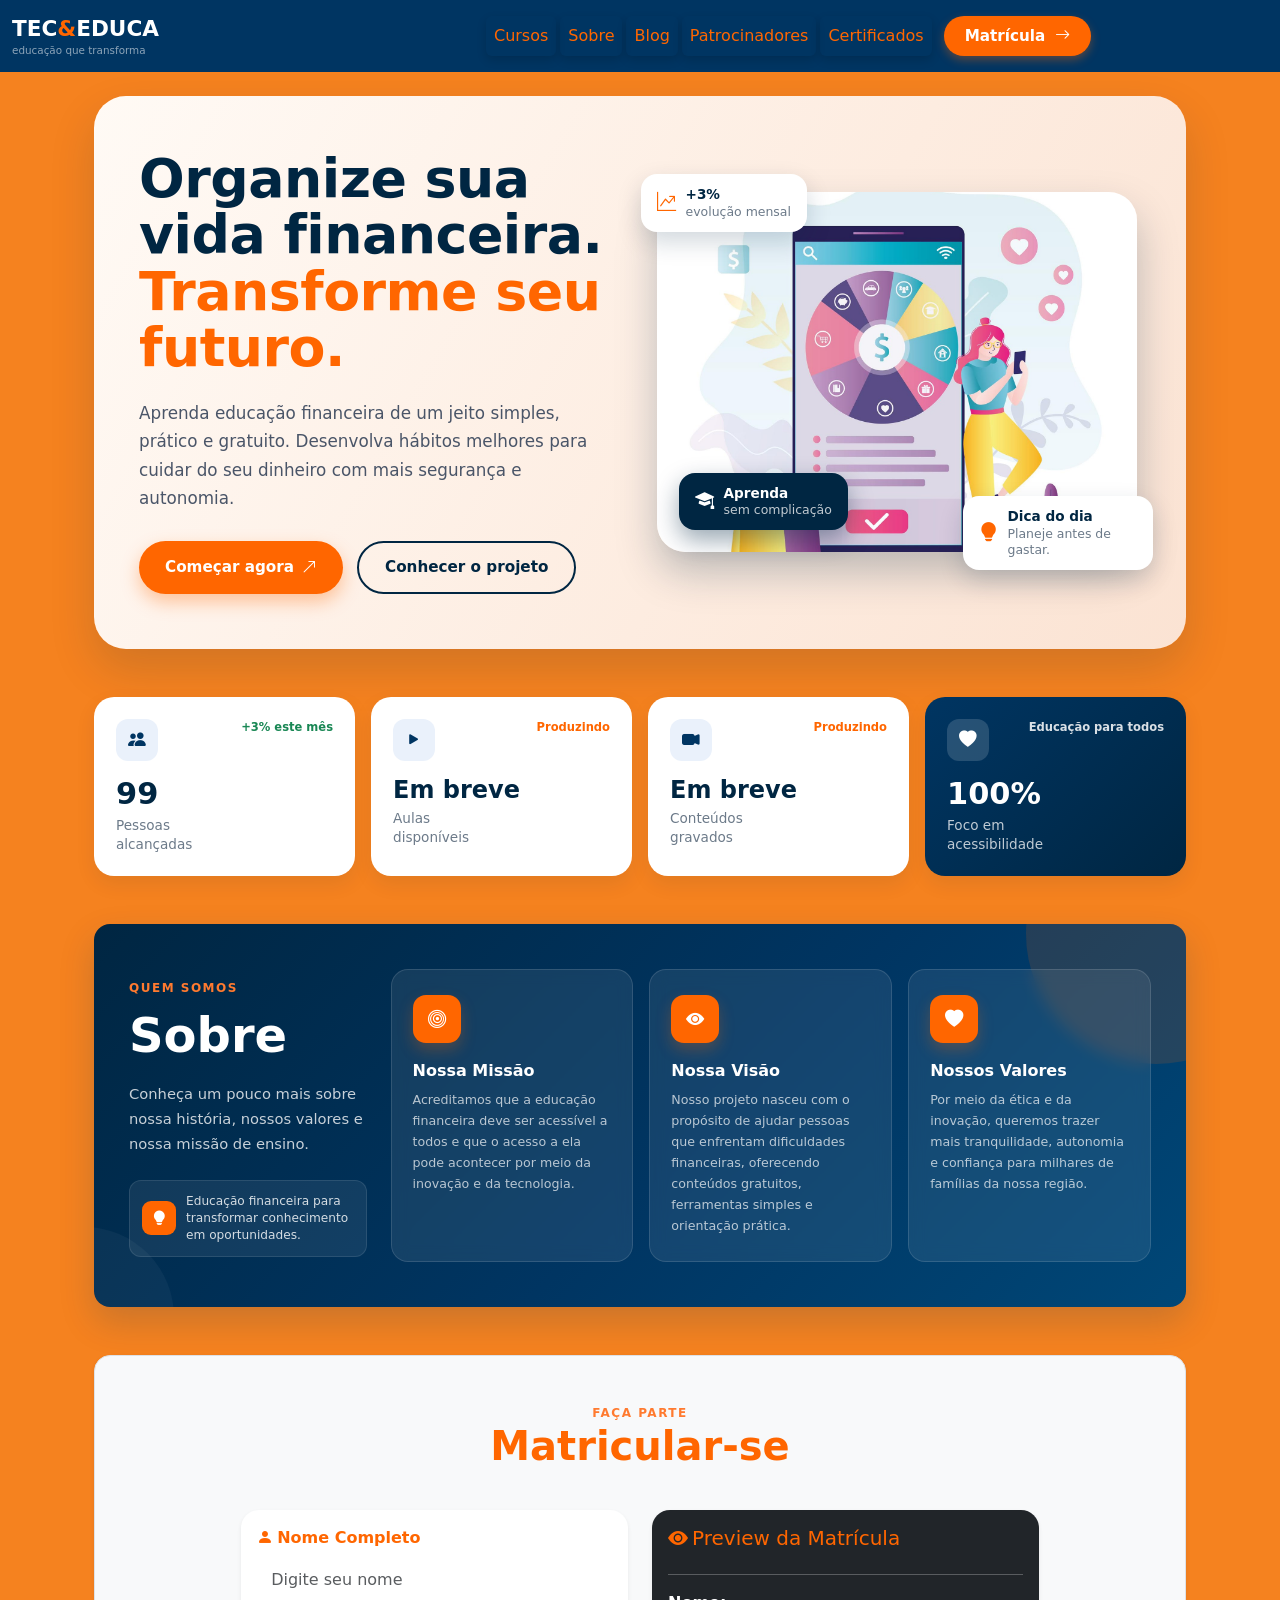
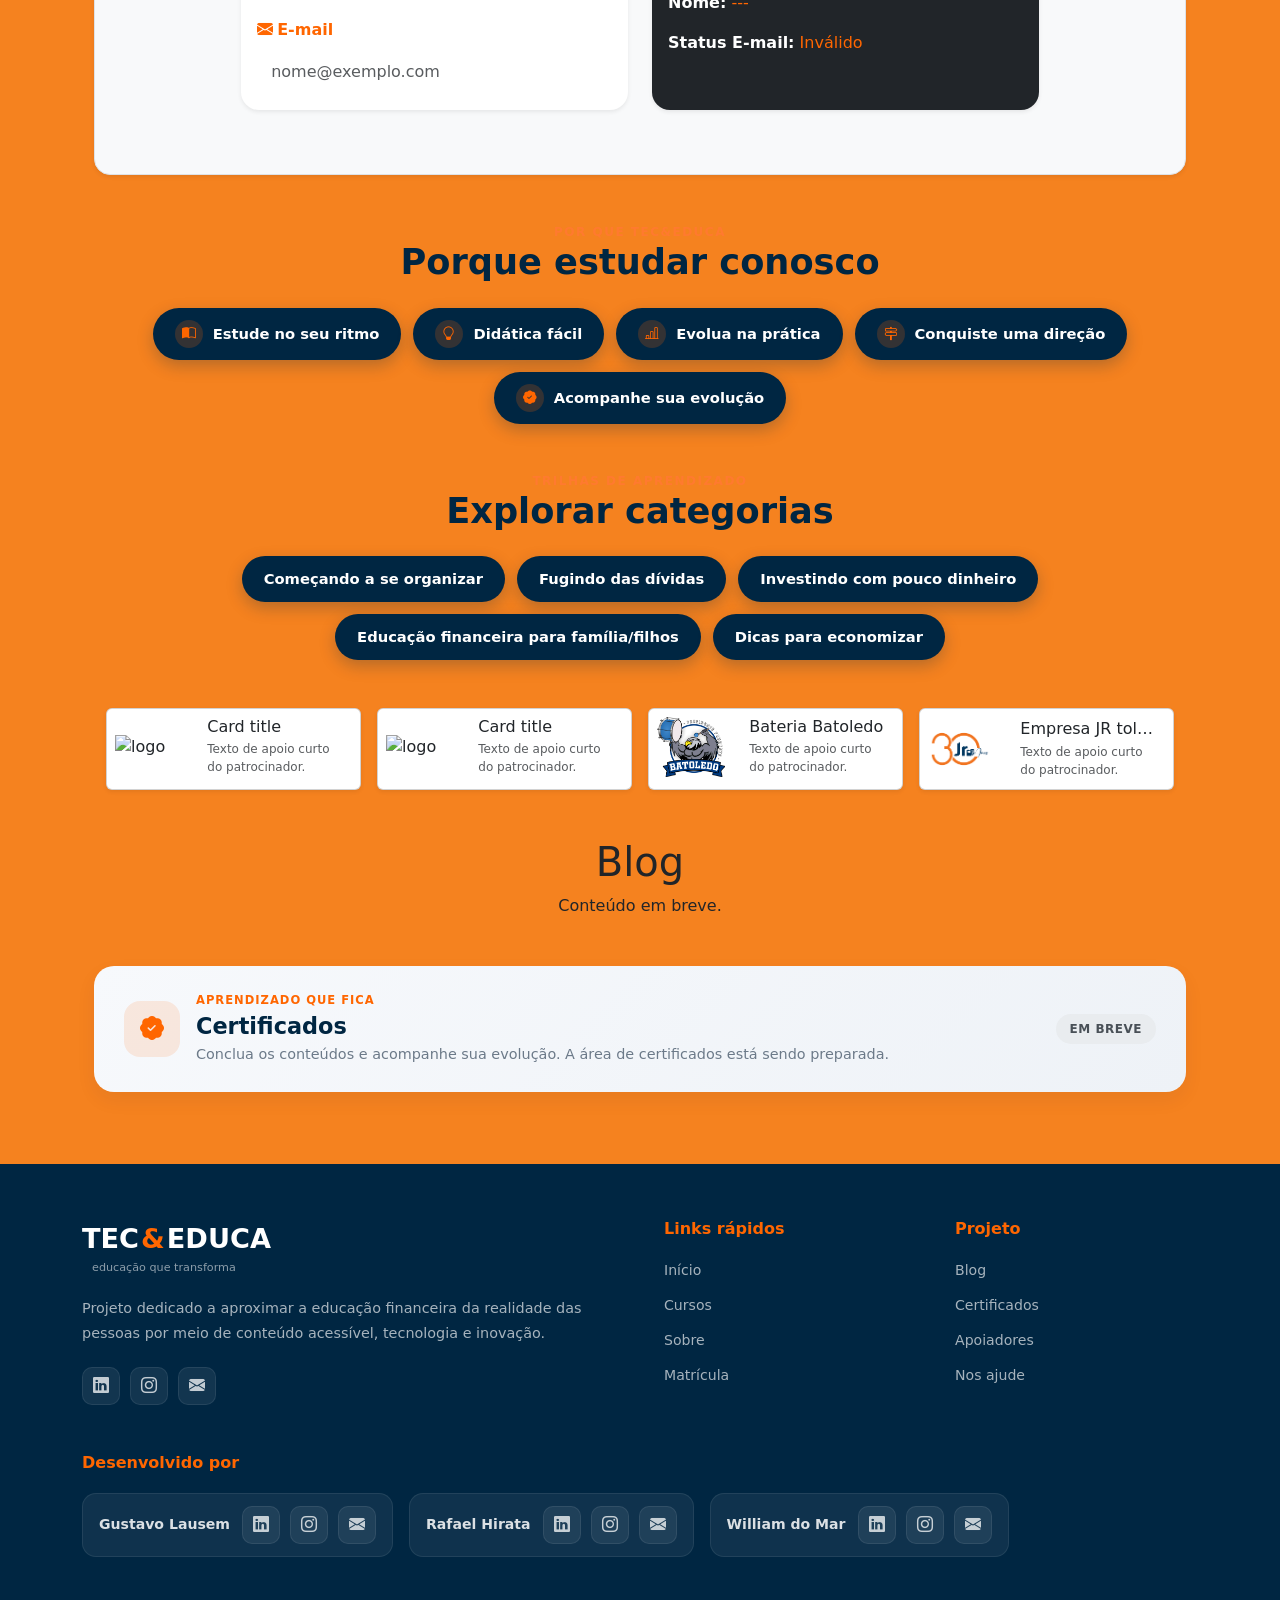
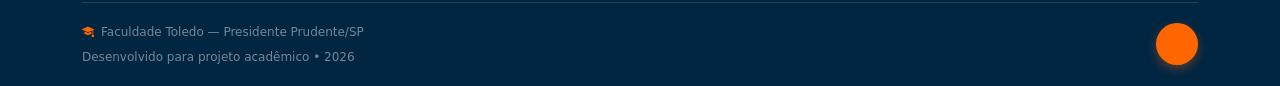
==== commit 24d87abd: "Add files via upload" ====
--- a/Etic/index.html
+++ b/Etic/index.html
@@ -4,7 +4,8 @@
 <head>
     <meta charset="UTF-8">
     <meta name="viewport" content="width=device-width, initial-scale=1.0">
-    <title>Etic</title>
+    <title>TEC&EDUCA | Educação Financeira</title>
+
 
     <link href="https://cdn.jsdelivr.net/npm/bootstrap@5.3.8/dist/css/bootstrap.min.css" rel="stylesheet"
         integrity="sha384-sRIl4kxILFvY47J16cr9ZwB07vP4J8+LH7qKQnuqkuIAvNWLzeN8tE5YBujZqJLB" crossorigin="anonymous">
@@ -17,21 +18,21 @@
         <nav class="navbar navbar-expand-lg navbar-dark bg-azul-personalizado py-2">
             <div class="container-fluid">
 
-                <a class="navbar-brand" href="index.html">
-                    <img src="" alt="logo" style="width: 120px;">
+                <a class="navbar-brand brand" href="#inicio" aria-label="TEC&EDUCA — página inicial">
+                    <span class="brand-main">TEC</span> <span class="brand-accent">&</span><span
+                        class="brand-main">EDUCA</span>
+                    <small>educação que transforma</small>
                 </a>
-
-                <button class="navbar-toggler" type="button" data-bs-toggle="collapse"
-                    data-bs-target="#menuNav" aria-controls="menuNav" aria-expanded="false"
-                    aria-label="Abrir menu">
+                <button class="navbar-toggler" type="button" data-bs-toggle="collapse" data-bs-target="#menuNav"
+                    aria-controls="menuNav" aria-expanded="false" aria-label="Abrir menu">
                     <span class="navbar-toggler-icon"></span>
                 </button>
 
                 <div class="collapse navbar-collapse" id="menuNav">
-                    <ul class="navbar-nav mx-auto text-center gap-1">
+                    <ul class="navbar-nav mx-auto text-center align-items-lg-center gap-1">
                         <li class="nav-item">
                             <a class="btn btn-modern nav-link text-laranja-personalizado" aria-current="page"
-                                href="#aprenda">Cursos Gratuitos</a>
+                                href="#aprenda">Cursos</a>
                         </li>
                         <li class="nav-item">
                             <a class="btn btn-modern nav-link text-laranja-personalizado" href="#sobre">Sobre</a>
@@ -41,239 +42,301 @@
                         </li>
                         <li class="nav-item">
                             <a class="btn btn-modern nav-link text-laranja-personalizado"
-                                href="#patrocionio">Seja Patrocionador</a>
+                                href="#patrocinio">Patrocinadores</a>
                         </li>
                         <li class="nav-item">
                             <a class="btn btn-modern nav-link text-laranja-personalizado"
-                                href="#matricula">Matrícula</a>
-                        </li>
-                        <li class="nav-item">
-                            <a class="btn btn-modern nav-link text-laranja-personalizado"
-                                href="#certificado">Certifcados</a>
+                                href="#certificado">Certificados</a>
+                        </li>
+                        <li class="nav-item ms-lg-2">
+                            <a class="btn btn-matricula-nav fw-bold" href="#matricula">
+                                Matrícula <i class="bi bi-arrow-right ms-1"></i>
+                            </a>
                         </li>
                     </ul>
                 </div>
-
             </div>
         </nav>
     </header>
     <main class="container p-4">
-        <section id="hero" class="mb-5">
-            <div class="row align-items-center gy-4">
-
-                <div class="col-12 col-lg-5 text-center text-lg-start">
-                    <h1 class="fw-bold display-5">
-                        <span class="text-azul-personalizado">TEC</span><span
-                            class="text-laranja-personalizado">&</span><span
-                            class="text-azul-personalizado">EDUCA</span>
-                    </h1>
-                    <p class="fs-5 text-dark">
-                        Conhecimento é o primeiro investimento. Aprenda a empreender e transforme sua vida
-                        financeira com a gente.
+        <section id="inicio" class="mb-5">
+            <div class="hero-panel">
+                <div class="row align-items-center gy-5">
+
+                    <div class="col-12 col-lg-6">
+                        <h1 class="hero-title">
+                            <span class="hero-title-dark">Organize sua<br>vida financeira.</span>
+                            <span class="hero-title-accent">Transforme seu<br>futuro.</span>
+                        </h1>
+                        <p class="hero-subtitle">
+                            Aprenda educação financeira de um jeito simples, prático e gratuito.
+                            Desenvolva hábitos melhores para cuidar do seu dinheiro com mais
+                            segurança e autonomia.
+                        </p>
+                        <div class="hero-cta-group">
+                            <a href="#matricula" class="hero-btn-primary">
+                                Começar agora <i class="bi bi-arrow-up-right"></i>
+                            </a>
+                            <a href="#sobre" class="hero-btn-secondary">
+                                Conhecer o projeto
+                            </a>
+                        </div>
+                    </div>
+                    <div class="col-12 col-lg-6">
+                        <div class="hero-visual mx-auto">
+                            <img src="./img/foto2.jpeg" alt="Mulher usando aplicativo de educação financeira"
+                                class="hero-visual-img">
+
+                            <div class="hero-badge hero-badge-top">
+                                <i class="bi bi-graph-up-arrow"></i>
+                                <div>
+                                    <strong>+3%</strong>
+                                    <span>evolução mensal</span>
+                                </div>
+                            </div>
+
+                            <div class="hero-badge hero-badge-dark">
+                                <i class="bi bi-mortarboard-fill"></i>
+                                <div>
+                                    <strong>Aprenda</strong>
+                                    <span>sem complicação</span>
+                                </div>
+                            </div>
+
+                            <div class="hero-badge hero-badge-bottom">
+                                <i class="bi bi-lightbulb-fill"></i>
+                                <div>
+                                    <strong>Dica do dia</strong>
+                                    <span>Planeje antes de gastar.</span>
+                                </div>
+                            </div>
+                        </div>
+                    </div>
+
+                </div>
+            </div>
+        </section>
+        <section id="analise" class="mb-5">
+            <div class="row row-cols-1 row-cols-sm-2 row-cols-lg-4 g-3">
+                <div id="cx1" class="col">
+                    <div class="stat-card h-100">
+                        <div class="d-flex justify-content-between align-items-start mb-3">
+                            <div class="stat-icon">
+                                <i class="bi bi-people-fill"></i>
+                            </div>
+                            <span class="stat-top-label text-success">+3% este mês</span>
+                        </div>
+                        <h2 class="stat-number">99</h2>
+                        <p class="stat-label">Pessoas<br>alcançadas</p>
+                    </div>
+                </div>
+
+                <div id="cx2" class="col">
+                    <div class="stat-card h-100">
+                        <div class="d-flex justify-content-between align-items-start mb-3">
+                            <div class="stat-icon">
+                                <i class="bi bi-play-fill"></i>
+                            </div>
+                            <span class="stat-top-label text-laranja-personalizado">Produzindo</span>
+                        </div>
+                        <h2 class="stat-number stat-number-texto">Em breve</h2>
+                        <p class="stat-label">Aulas<br>disponíveis</p>
+                    </div>
+                </div>
+
+                <div id="cx3" class="col">
+                    <div class="stat-card h-100">
+                        <div class="d-flex justify-content-between align-items-start mb-3">
+                            <div class="stat-icon">
+                                <i class="bi bi-camera-video-fill"></i>
+                            </div>
+                            <span class="stat-top-label text-laranja-personalizado">Produzindo</span>
+                        </div>
+                        <h2 class="stat-number stat-number-texto">Em breve</h2>
+                        <p class="stat-label">Conteúdos<br>gravados</p>
+                    </div>
+                </div>
+
+                <div id="cx4" class="col">
+                    <div class="stat-card stat-card-accent h-100">
+                        <div class="d-flex justify-content-between align-items-start mb-3">
+                            <div class="stat-icon stat-icon-accent">
+                                <i class="bi bi-heart-fill"></i>
+                            </div>
+                            <span class="stat-top-label stat-top-label-accent">Educação para todos</span>
+                        </div>
+                        <h2 class="stat-number text-white">100%</h2>
+                        <p class="stat-label stat-label-accent">Foco em<br>acessibilidade</p>
+                    </div>
+                </div>
+            </div>
+        </section>
+        <section id="sobre" class="sobre mb-5 rounded-4">
+            <div class="row align-items-center g-4">
+                <div class="col-12 col-md-3 text-center text-md-start">
+                    <span class="sobre-subtitulo">QUEM SOMOS</span>
+                    <h2 class="display-5 fw-bold text-white mt-2 mb-3">
+                        Sobre
+                    </h2>
+                    <p class="sobre-introducao">
+                        Conheça um pouco mais sobre nossa história,
+                        nossos valores e nossa missão de ensino.
                     </p>
-                </div>
-
-                <div class="col-12 col-lg-7">
-                    <div class="hero-img-wrapper position-relative mx-auto">
-                        <img src="./img/foto2.jpeg" alt="Mulher usando aplicativo de empreendedorismo"
-                            class="img-fluid rounded-5 shadow hero-img">
-
-                        <div class="fala fala-1">
-                            Já pensou em criar uma renda extra?
-                        </div>
-
-                        <div class="fala fala-2">
-                            A gente te ajuda a dar o primeiro passo!
-                        </div>
-
-                        <a href="#matricula" class="hero-btn fw-bold shadow">
-                            Comece Agora <i class="bi bi-arrow-right ms-1"></i>
-                        </a>
-                    </div>
-                </div>
-
-            </div>
-        </section>
-        <section id="analise" class=" d-flex row gap-5 p-2 m-3   ">
-            <div class="row g-3 align-items-stretch">
-                <div id="cx1" class="col-12 col-md-4">
-                    <div class="card bg-azul-personalizado text-white h-100 shadow-sm">
-                        <div class="card-body d-flex flex-column justify-content-between">
-                            <h5 class="card-title">Pessoas Alcançadas </h5>
-                            <h2 class="display-6 fw-bold">42</h2>
-                            <span class="badge bg-light text-success align-self-start">+3% este mês</span>
-                        </div>
-                    </div>
-                </div>
-                <div id="cx2" class="col-12 col-md-4">
-                    <div class="card bg-azul-personalizado text-white h-100 shadow-sm">
-                        <div class="card-body d-flex flex-column justify-content-between">
-                            <h5 class="card-title">Aulas Disponiveis</h5>
-                            <h2 class="display-6 fw-bold"></h2>
-                            <span class="badge bg-light text-success align-self-start">Produzindo</span>
-                        </div>
-                    </div>
-                </div>
-                <div id="cx3
-          " class="col-12 col-md-4">
-                    <div class="card bg-azul-personalizado text-white bg h-100 shadow-sm">
-                        <div class="card-body d-flex flex-column justify-content-between">
-                            <h5 class="card-title">Conteudos Gravados</h5>
-                            <h2 class="display-6 fw-bold"></h2>
-                            <span class="badge bg-light text-success align-self-postart">Produzindo</span>
-                        </div>
-                    </div>
-                </div>
-            </div>
-        </section>
-
-        <section id="sobre" class="sobre mb-3 rounded container-fluid py-4">
-
-            <div class="row align-items-center">
-
-                <div class="col-12 col-md-3 mb-4 mb-md-0 text-center text-md-start">
-                    <h2 class="display-5 fw-bold text-primary ">Sobre</h2>
-                    <p class="text-branco-personalizado">Conheça um pouco mais sobre a nossa história, valores e nossa
-                        missão de ensino.</p>
-                </div>
-
+                    <div class="sobre-destaque mt-4">
+                        <i class="bi bi-lightbulb-fill"></i>
+                        <span>
+                            Educação financeira para transformar
+                            conhecimento em oportunidades.
+                        </span>
+                    </div>
+                </div>
                 <div class="col-12 col-md-9">
-
                     <div class="row g-3">
-
                         <div class="col-12 col-sm-4">
-                            <div class="card h-100 shadow-sm">
-                                <img src="..." class="card-img-top" alt="Sobre 1">
-                                <div class="card-body">
-                                    <h6 class="card-title fw-bold">Nossa Missão</h6>
-                                    <p class="card-text small text-muted">Acreditamos que a educação financeira deve ser
-                                        acessível a todos e que o acesso à ela pode ser por meio da inovação e da
-                                        tecnologia.</p>
-                                </div>
+                            <div class="sobre-card h-100">
+                                <div class="sobre-icon">
+                                    <i class="bi bi-bullseye"></i>
+                                </div>
+                                <h5 class="fw-bold">
+                                    Nossa Missão
+                                </h5>
+
+                                <p>
+                                    Acreditamos que a educação financeira
+                                    deve ser acessível a todos e que o acesso
+                                    a ela pode acontecer por meio da inovação
+                                    e da tecnologia.
+                                </p>
                             </div>
                         </div>
 
                         <div class="col-12 col-sm-4">
-                            <div class="card h-100 shadow-sm">
-                                <img src="..." class="card-img-top" alt="Sobre 2">
-                                <div class="card-body">
-                                    <h6 class="card-title fw-bold">Nossa Visão</h6>
-                                    <p class="card-text small text-muted">Nosso projeto nasceu com a visão e o propósito
-                                        de ajudar pessoas que enfrentam dificuldades financeiras, oferecendo conteúdos
-                                        gratuitos, ferramentas simples e orientação bem prática para desenvolver hábitos
-                                        saudáveis de organização financeira.
-                                </div>
-                            </div>
-                        </div>
-
+                            <div class="sobre-card h-100">
+                                <div class="sobre-icon">
+                                    <i class="bi bi-eye-fill"></i>
+                                </div>
+                                <h5 class="fw-bold">
+                                    Nossa Visão
+                                </h5>
+                                <p>
+                                    Nosso projeto nasceu com o propósito de
+                                    ajudar pessoas que enfrentam dificuldades
+                                    financeiras, oferecendo conteúdos gratuitos,
+                                    ferramentas simples e orientação prática.
+                                </p>
+                            </div>
+                        </div>
                         <div class="col-12 col-sm-4">
-                            <div class="card h-100 shadow-sm">
-                                <img src="..." class="card-img-top" alt="Sobre 3">
-                                <div class="card-body">
-                                    <h6 class="card-title fw-bold">Valores</h6>
-                                    <p class="card-text small text-muted">Por meio da ética e da inovação, mais do que
-                                        ensinar números, queremos trazer de volta uma tranquilidade, autonomia e
-                                        confiança para milhares de famílias da nossa região.</p>
-                                </div>
-                            </div>
-                        </div>
-
-                    </div>
-                </div>
-
-            </div>
-        </section>
-        <section></section>
-       <ul id="matricula" class="nav justify-content-center  bg-azul-personalizado">
-            <li class="nav-item btn btn-modern">
-                <h1 class="text-laranja-personalizado"> Matricular-se</h1>
-            </li>
-        </ul>
-        <div class="tab-content " id="myTabContent">
-            <div class="tab-pane fade show active p-3" id="cadastro" role="tabpanel" aria-labelledby="cadastro-tab">
-                <div class="row">
-                    <div class="col-md-6">
-                        
-                        <form id="formCadastro " class="card card-body bg-azul-personalizado shadow-sm">
-                            <div class="mb-3">
-                                <label for="nome" class="form-label text-laranja-personalizado">Nome Completo</label>
-                                <input type="text" id="nome" class="form-control" placeholder="Digite seu nome">
-                            </div>
-                            <div class="mb-3">
-                                <label for="email" class="form-label text-laranja-personalizado">E-mail</label>
-                                <input type="email" id="email" class="form-control" placeholder="nome@exemplo.com">
-                            </div>
-                        </form>
-                    </div>
-                    <div class="col-md-6">
-                        <div class="card card-body bg-dark text-white shadow-sm h-100">
-                            <h5 class="text-laranja-personalizado">Preview da Matricula</h5>
-                            <hr>
-                            <p>
-                                <strong>Nome:</strong>
-                                <span id="previewNome" class="text-info text-laranja-personalizado">---</span>
-                            </p>
-                            <p>
-                                <strong>Status E-mail:</strong>
-                                <span id="previewEmail" class="text-danger text-laranja-personalizado">Inválido</span>
-                            </p>
-                        </div>
-                    </div>
-                </div>
-            </div>
-        </div>
-        </section>
-        <section id="aprenda">
-            <h1>Ampliando os estudos:</h1>
-        </section>
-        <section id="topicos">
-            <ul class="nav justify-content-center bg-dark border-r rounded flex-wrap gap-2 p-2">
-                <li class="nav-item">
-                    <a class="btn btn-modern nav-link" aria-current="page" href="#">Começando a se organizar</a>
-                </li>
-                <li class="nav-item">
-                    <a class="btn btn-modern nav-link" href="#">Fugindo</a>
-                </li>
-                <li class="nav-item">
-                    <a class="btn btn-modern nav-link" href="#">Blog</a>
-                </li>
-                <li class="nav-item">
-                    <a class="btn btn-modern nav-link" href="#">Sobre</a>
-                </li>
-                <li class="nav-item">
-                    <a class="btn btn-modern nav-link" href="#">Conteudo</a>
-                </li>
-            </ul>
-        </section>
-
-        <section id="categorias">
-            <h1>Explorar categorias</h1>
-        </section>
-        <br>
-        <section id="categorias">
-            <ul class="nav justify-content-center bg-dark border-r rounded flex-wrap gap-2 p-2">
-                <li class="nav-item">
-                    <a class="btn btn-modern nav-link" aria-current="page" href="#">Começando a se organizar</a>
-                </li>
-                <li class="nav-item">
-                    <a class="btn btn-modern nav-link" href="#">Fugindo das dividas</a>
-                </li>
-                <li class="nav-item">
-                    <a class="btn btn-modern nav-link" href="#">Investindo com pouco dinheiro</a>
-                </li>
-            </ul>
-            <ul class="nav justify-content-center bg-dark border-r rounded flex-wrap gap-2 p-2 mt-2">
-                <li class="nav-item">
-                    <a class="btn btn-modern nav-link" aria-current="page" href="#">Educaçào financeira para
-                        familia/filhos</a>
-                </li>
-                <li class="nav-item">
-                    <a class="btn btn-modern nav-link" href="#">Sejá Apoidor</a>
-                </li>
-                <li class="nav-item">
-                    <a class="btn btn-modern nav-link" href="#">Blog</a>
-                </li>
-            </ul>
+                            <div class="sobre-card h-100">
+                                <div class="sobre-icon">
+                                    <i class="bi bi-heart-fill"></i>
+                                </div>
+
+                                <h5 class="fw-bold">
+                                    Nossos Valores
+                                </h5>
+
+                                <p>
+                                    Por meio da ética e da inovação, queremos
+                                    trazer mais tranquilidade, autonomia e
+                                    confiança para milhares de famílias
+                                    da nossa região.
+                                </p>
+                            </div>
+                        </div>
+                    </div>
+                </div>
+            </div>
+
+        </section>
+        <section id="matricula" class="mb-5 border rounded-4 p-4 p-md-5 bg-light shadow-sm">
+            <div class="text-center mb-4">
+                <span class="sobre-subtitulo d-block">FAÇA PARTE</span>
+                <h1 class="text-laranja-personalizado fw-bold">Matricular-se</h1>
+            </div>
+            <div class="tab-content" id="myTabContent">
+                <div class="tab-pane fade show active p-3" id="cadastro" role="tabpanel" aria-labelledby="cadastro-tab">
+                    <div class="row justify-content-center g-4">
+                        <div class="col-md-6 col-lg-5">
+
+                            <form id="formCadastro" class="card card-body matricula-card shadow-sm h-100">
+                                <div class="mb-3">
+                                    <label for="nome" class="form-label text-laranja-personalizado">
+                                        <i class="bi bi-person-fill me-1"></i>Nome Completo</label>
+                                    <input type="text" id="nome" class="form-control" placeholder="Digite seu nome">
+                                </div>
+                                <div class="mb-0">
+                                    <label for="email" class="form-label text-laranja-personalizado">
+                                        <i class="bi bi-envelope-fill me-1"></i>E-mail</label>
+                                    <input type="email" id="email" class="form-control" placeholder="nome@exemplo.com">
+                                </div>
+                            </form>
+                        </div>
+                        <div class="col-md-6 col-lg-5">
+                            <div class="card card-body bg-dark text-white shadow-sm h-100 matricula-preview">
+                                <h5 class="text-laranja-personalizado"><i class="bi bi-eye-fill me-1"></i>Preview da
+                                    Matrícula</h5>
+                                <hr>
+                                <p>
+                                    <strong>Nome:</strong>
+                                    <span id="previewNome" class="text-info text-laranja-personalizado">---</span>
+                                </p>
+                                <p class="mb-0">
+                                    <strong>Status E-mail:</strong>
+                                    <span id="previewEmail"
+                                        class="text-danger text-laranja-personalizado">Inválido</span>
+                                </p>
+                            </div>
+                        </div>
+                    </div>
+                </div>
+            </div>
+        </section>
+        <section id="aprenda" class="mb-4">
+            <div class="text-center mb-4">
+                <span class="sobre-subtitulo d-block">POR QUE TEC&EDUCA</span>
+                <h1 class="section-titulo">Porque estudar conosco</h1>
+            </div>
+        </section>
+        <section id="topicos" class="mb-5">
+            <div class="chip-group justify-content-center">
+                <a href="#" class="topic-chip">
+                    <span class="topic-chip-icon"><i class="bi bi-book-half"></i></span>
+                    Estude no seu ritmo
+                </a>
+                <a href="#" class="topic-chip">
+                    <span class="topic-chip-icon"><i class="bi bi-lightbulb"></i></span>
+                    Didática fácil
+                </a>
+                <a href="#" class="topic-chip">
+                    <span class="topic-chip-icon"><i class="bi bi-bar-chart-line"></i></span>
+                    Evolua na prática
+                </a>
+                <a href="#" class="topic-chip">
+                    <span class="topic-chip-icon"><i class="bi bi-signpost-2"></i></span>
+                    Conquiste uma direção
+                </a>
+                <a href="#" class="topic-chip">
+                    <span class="topic-chip-icon"><i class="bi bi-patch-check-fill"></i></span>
+                    Acompanhe sua evolução
+                </a>
+            </div>
+        </section>
+
+        <section id="categorias" class="mb-4">
+            <div class="text-center mb-4">
+                <span class="sobre-subtitulo d-block">TRILHAS DE APRENDIZADO</span>
+                <h1 class="section-titulo">Explorar categorias</h1>
+            </div>
+        </section>
+        <section id="categorias-lista" class="mb-5">
+            <div class="chip-group justify-content-center">
+                <a href="#" class="topic-chip">Começando a se organizar</a>
+                <a href="#" class="topic-chip">Fugindo das dívidas</a>
+                <a href="#" class="topic-chip">Investindo com pouco dinheiro</a>
+                <a href="#" class="topic-chip">Educação financeira para família/filhos</a>
+                <a href="#" class="topic-chip">Dicas para economizar</a>
+            </div>
         </section>
 
         <section id="patrocionio" class="container my-5">
@@ -284,7 +347,7 @@
                     <div class="card h-100 shadow-sm overflow-hidden" style="max-width: 280px; margin: 0 auto;">
                         <div class="row g-0 align-items-center">
                             <div class="col-4">
-                                <img src="..." class="img-fluid rounded-start p-2" alt="logo"
+                                <img src="https://via.placeholder.com/80x80?text=Logo" class="img-fluid rounded-start p-2" alt="logo"
                                     style="max-height: 80px; object-fit: contain;">
                             </div>
                             <div class="col-8">
@@ -304,7 +367,7 @@
                     <div class="card h-100 shadow-sm overflow-hidden" style="max-width: 280px; margin: 0 auto;">
                         <div class="row g-0 align-items-center">
                             <div class="col-4">
-                                <img src="..." class="img-fluid rounded-start p-2" alt="logo"
+                                <img src="https://via.placeholder.com/80x80?text=Logo" class="img-fluid rounded-start p-2" alt="logo"
                                     style="max-height: 80px; object-fit: contain;">
                             </div>
                             <div class="col-8">
@@ -363,109 +426,185 @@
             </div>
         </section>
 
+        <section id="blog" class="mb-5 text-center">
+            <h1>Blog</h1>
+            <p class="text-dark">Conteúdo em breve.</p>
+        </section>
+
+        <section id="certificado" class="mb-5">
+            <div class="certificado-card d-flex flex-column flex-md-row align-items-md-center justify-content-between gap-3">
+                <div class="d-flex align-items-center gap-3">
+                    <div class="certificado-icon">
+                        <i class="bi bi-patch-check-fill"></i>
+                    </div>
+                    <div>
+                        <span class="certificado-eyebrow">APRENDIZADO QUE FICA</span>
+                        <h2 class="certificado-titulo">Certificados</h2>
+                        <p class="certificado-texto mb-0">Conclua os conteúdos e acompanhe sua evolução. A área de
+                            certificados está sendo preparada.</p>
+                    </div>
+                </div>
+                <span class="certificado-badge">EM BREVE</span>
+            </div>
+        </section>
 
     </main>
-    <footer class="bg-azul-personalizado text-white pt-5 pb-3">
+    <footer class="site-footer">
         <div class="container">
 
-            <div class="row g-4 justify-content-between">
-
-                <div class="col-12 col-md-5">
-                    <h5 class="text-warning fw-bold mb-3">Equipe de Desenvolvimento</h5>
-
-                    <div class="mb-3">
-                        <p class="mb-1 fw-semibold">Desenvolvedor:</p>
-                        <span class="text-light">Gustavo Lausem</span>
-                        <div class="mt-1">
-                            <a href="https://www.linkedin.com/in/gustavo-silva-839a713a9/"
-                                class="text-decoration-none text-secondary me-3 small"><i
-                                    class="bi bi-linkedin text-info"></i> LinkedIn</a>
-                            <a href="https://www.instagram.com/gustavolausem/"
-                                class="text-decoration-none text-secondary small"><i
-                                    class="bi bi-instagram text-danger"></i> Instagram</a>
-                        </div>
-                    </div>
-
-                    <div class="mb-3">
-                        <p class="mb-1 fw-semibold">Colaboradores:</p>
-
-                        <div class="mb-2">
-                            <span class="text-light d-block small">William</span>
-
-                            <a href="https://linkedin.com" class="text-decoration-none text-secondary me-3 small"><i
-                                    class="bi bi-linkedin text-info"></i> LinkedIn</a>
-                            <a href="https://www.instagram.com/_willsilva_/"
-                                class="text-decoration-none text-secondary small"><i
-                                    class="bi bi-instagram text-danger"></i> Instagram</a>
-                        </div>
-
-                        <div class="mb-2">
-                            <span class="text-light d-block small">Rafael</span>
-                            <a href="https://linkedin.com" class="text-decoration-none text-secondary me-3 small"><i
-                                    class="bi bi-linkedin text-info"></i> LinkedIn</a>
-                            <a href="https://www.instagram.com/rafaelhirata20/"
-                                class="text-decoration-none text-secondary small"><i
-                                    class="bi bi-instagram text-danger"></i> Instagram</a>
-                        </div>
-                    </div>
-
-                    <div class="mt-4 pt-2 border-top border-secondary">
-                        <p class="mb-0 small text-secondary"><i
-                                class="bi bi-envelope-fill me-2"></i>gustavolausem1@gmail.com</p>
-                    </div>
-                </div>
-
-                <div class="col-12 col-md-5">
-                    <h5 class="text-warning fw-bold mb-3">Links Úteis</h5>
-                    <ul class="list-unstyled mb-0">
-                        <li class="mb-2">
-                            <a href="index.html" class="text-decoration-none text-light-50 hover-link"><i
-                                    class="bi bi-house-door me-2"></i>Início</a>
-                        </li>
-                        <li class="mb-2">
-                            <a href="matricula.html" class="text-decoration-none text-light-50 hover-link"><i
-                                    class="bi bi-bag me-2"></i>Matricula</a>
-                        </li>
-                        <li class="mb-3">
-                            <a href="#sobre" class="text-decoration-none text-light-50 hover-link"><i
-                                    class="bi bi-info-circle me-2"></i>Sobre o Projeto</a>
-                        </li>
-
-                        <li>
-                            <a href="pergunta.html" class="btn btn-outline-warning btn-sm fw-bold px-3 py-1.5"
-                                style="font-size: 0.8rem;">
-                                <i class="bi bi-heart-fill me-1"></i>Nos Ajude
-                            </a>
+            <div class="row g-5">
+
+                <div class="col-12 col-lg-6">
+
+                    <a class="brand footer-brand" href="#inicio">
+                        <span class="brand-main">TEC</span>
+                        <span class="brand-accent">&</span>
+                        <span class="brand-main">EDUCA</span>
+
+                        <small>educação que transforma</small>
+                    </a>
+
+                    <p class="footer-description">
+                        Projeto dedicado a aproximar a educação financeira da realidade das
+                        pessoas por meio de conteúdo acessível, tecnologia e inovação.
+                    </p>
+
+                    <div class="socials">
+
+                        <a href="https://www.linkedin.com/in/gustavo-silva-839a713a/" target="_blank"
+                            rel="noopener noreferrer" aria-label="LinkedIn">
+
+                            <i class="bi bi-linkedin"></i>
+
+                        </a>
+
+                        <a href="https://www.instagram.com/gustavolausem/" target="_blank" rel="noopener noreferrer"
+                            aria-label="Instagram">
+
+                            <i class="bi bi-instagram"></i>
+
+                        </a>
+
+                        <a href="mailto:gustavolausem1@gmail.com" aria-label="Enviar e-mail">
+
+                            <i class="bi bi-envelope-fill"></i>
+
+                        </a>
+
+                    </div>
+
+                </div>
+
+                <div class="col-6 col-lg-3">
+                    <h3>Links rápidos</h3>
+                    <ul>
+                        <li>
+                            <a href="#inicio">Início</a>
+                        </li>
+                        <li>
+                            <a href="#aprenda">Cursos</a>
+                        </li>
+                        <li>
+                            <a href="#sobre">Sobre</a>
+                        </li>
+                        <li>
+                            <a href="#matricula">Matrícula</a>
                         </li>
                     </ul>
                 </div>
-
-            </div>
-
-            <div class="row mt-5 pt-3 border-top border-secondary">
-                <div class="col-12 text-center">
-                    <h6 class="text-secondary mb-1 text-uppercase tracking-wider"
-                        style="font-size: 0.85rem; letter-spacing: 1px;">
-                        <i class="bi bi-mortarboard-fill me-2 text-warning"></i>Faculdade Toledo
-                    </h6>
-                    <small class="text-preto-personalizado d-block">Presidente Prudente - SP</small>
-                </div>
+                <div class="col-6 col-lg-3">
+                    <h3>Projeto</h3>
+                    <ul>
+                        <li>
+                            <a href="#blog">Blog</a>
+                        </li>
+                        <li>
+                            <a href="#certificado">Certificados</a>
+                        </li>
+                        <li>
+                            <a href="#patrocionio">Apoiadores</a>
+                        </li>
+                        <li>
+                            <a href="pergunta.html">Nos ajude</a>
+                        </li>
+                    </ul>
+                </div>
+            </div>
+            <div class="row mt-5">
+                <div class="col-12">
+                    <h3 class="text-center text-lg-start">Desenvolvido por</h3>
+                    <div class="row g-3 justify-content-center justify-content-lg-start">
+                        <div class="col-auto">
+                            <div class="dev-card">
+                                <span class="dev-nome">Gustavo Lausem</span>
+                                <div class="socials">
+                                    <a href="https://www.linkedin.com/in/gustavo-silva-839a713a9/" target="_blank" rel="noopener noreferrer" aria-label="LinkedIn">
+                                        <i class="bi bi-linkedin"></i>
+                                    </a>
+                                    <a href="https://www.instagram.com/gustavolausem/" target="_blank" rel="noopener noreferrer" aria-label="Instagram">
+                                        <i class="bi bi-instagram"></i>
+                                    </a>
+                                    <a href="gustavolausem1@gmail.com" aria-label="Enviar e-mail">
+                                        <i class="bi bi-envelope-fill"></i>
+                                    </a>
+                                </div>
+                            </div>
+                        </div>
+                        <div class="col-auto">
+                            <div class="dev-card">
+                                <span class="dev-nome">Rafael Hirata</span>
+                                <div class="socials">
+                                    <a href="#" target="_blank" rel="noopener noreferrer" aria-label="LinkedIn">
+                                        <i class="bi bi-linkedin"></i>
+                                    </a>
+                                    <a href="https://www.instagram.com/rafaelhirata20/" target="_blank" rel="noopener noreferrer" aria-label="Instagram">
+                                        <i class="bi bi-instagram"></i>
+                                    </a>
+                                    <a href="" aria-label="Enviar e-mail">
+                                        <i class="bi bi-envelope-fill"></i>
+                                    </a>
+                                </div>
+                            </div>
+                        </div>
+                         <div class="col-auto">
+                            <div class="dev-card">
+                                <span class="dev-nome">William do Mar</span>
+                                <div class="socials">
+                                    <a href="#" target="_blank" rel="noopener noreferrer" aria-label="LinkedIn">
+                                        <i class="bi bi-linkedin"></i>
+                                    </a>
+                                    <a href="https://www.instagram.com/_willsilva_/" target="_blank" rel="noopener noreferrer" aria-label="Instagram">
+                                        <i class="bi bi-instagram"></i>
+                                    </a>
+                                    <a href="" aria-label="Enviar e-mail">
+                                        <i class="bi bi-envelope-fill"></i>
+                                    </a>
+                                </div>
+                            </div>
+                        </div>
+                    </div>
+                </div>
+            </div>
+            <div class="footer-bottom">
+                <div class="footer-bottom-info">
+                    <span>
+                        <i class="bi bi-mortarboard-fill"></i>
+                        Faculdade Toledo — Presidente Prudente/SP
+                    </span>
+                    <span>
+                        Desenvolvido para projeto acadêmico • 2026
+                    </span>
+                </div>
+                <a href="#inicio" class="back-to-top" aria-label="Voltar ao topo">
+                    <i class="bi bi-arrow-up"></i>
+                </a>
             </div>
         </div>
     </footer>
-
-
-
-
-
+    <script src="https://cdn.jsdelivr.net/npm/bootstrap@5.3.8/dist/js/bootstrap.bundle.min.js"
+        integrity="sha384-FKyoEForCGlyvwx9Hj09JcYn3nv7wiPVlz7YYwJrWVcXK/BmnVDxM+D2scQbITxI"
+        crossorigin="anonymous"></script>
+    <script src="./app.js"></script>
 </body>
 
-
-
-
-<script src="https://cdn.jsdelivr.net/npm/bootstrap@5.3.8/dist/js/bootstrap.bundle.min.js"
-    integrity="sha384-FKyoEForCGlyvwx9Hj09JcYn3nv7wiPVlz7YYwJrWVcXK/BmnVDxM+D2scQbITxI"
-    crossorigin="anonymous"></script>
-<script src="./app.js"></script>
-
 </html>
--- a/Etic/style.css
+++ b/Etic/style.css
@@ -1,9 +1,190 @@
-body{
+body {
     background-color: #f5821f;
 }
 
-.sobre{
-    background-color: #003562;
+.brand {
+    display: flex;
+    align-items: center;
+    flex-wrap: wrap;
+    text-decoration: none;
+}
+
+.brand-main {
+    color: #ffffff;
+    font-size: 1.35rem;
+    font-weight: 800;
+}
+
+.brand-accent {
+    color: #ff6600;
+    font-size: 1.35rem;
+    font-weight: 800;
+}
+
+.brand small {
+    width: 100%;
+    margin-top: -2px;
+    color: rgba(255, 255, 255, 0.55);
+    font-size: 0.65rem;
+    font-weight: 400;
+}
+
+.sobre {
+    position: relative;
+    overflow: hidden;
+    padding: 45px 35px;
+    background: linear-gradient(
+        135deg,
+        #002642 0%,
+        #003562 55%,
+        #004777 100%
+    ) !important;
+    box-shadow: 0 15px 35px rgba(0, 53, 98, 0.18);
+}
+
+.sobre::before {
+    content: "";
+    position: absolute;
+    width: 260px;
+    height: 260px;
+    right: -100px;
+    top: -120px;
+    border-radius: 50%;
+    background: rgba(255, 102, 0, 0.14);
+}
+
+.sobre::after {
+    content: "";
+    position: absolute;
+    width: 180px;
+    height: 180px;
+    left: -100px;
+    bottom: -100px;
+    border-radius: 50%;
+    background: rgba(255, 255, 255, 0.04);
+}
+
+.sobre-subtitulo {
+    position: relative;
+    display: inline-block;
+    color: #ff7a2f;
+    font-size: 0.75rem;
+    font-weight: 800;
+    letter-spacing: 1.5px;
+    text-transform: uppercase;
+}
+
+
+.sobre-introducao {
+    position: relative;
+    color: rgba(255, 255, 255, 0.78);
+    line-height: 1.7;
+    font-size: 0.92rem;
+    margin-bottom: 0;
+}
+
+.sobre-destaque {
+    position: relative;
+    display: flex;
+    align-items: center;
+    gap: 10px;
+    padding: 12px;
+    border-radius: 12px;
+    background: rgba(255, 255, 255, 0.07);
+    border: 1px solid rgba(255, 255, 255, 0.10);
+    color: rgba(255, 255, 255, 0.82);
+    font-size: 0.76rem;
+    line-height: 1.4;
+}
+
+.sobre-destaque i {
+    min-width: 34px;
+    height: 34px;
+    display: flex;
+    align-items: center;
+    justify-content: center;
+    border-radius: 9px;
+    background: #ff6600;
+    color: white;
+    font-size: 0.9rem;
+}
+
+.sobre-card {
+    position: relative;
+    padding: 25px 21px;
+    border-radius: 17px;
+    background: rgba(255, 255, 255, 0.08);
+    border: 1px solid rgba(255, 255, 255, 0.12);
+    backdrop-filter: blur(8px);
+    transition:
+        transform 0.3s ease,
+        background 0.3s ease,
+        box-shadow 0.3s ease;
+    overflow: hidden;
+}
+
+.sobre-card::before {
+    content: "";
+    position: absolute;
+    top: 0;
+    left: 0;
+    width: 100%;
+    height: 3px;
+    background: #ff6600;
+    transform: scaleX(0);
+    transform-origin: left;
+    transition: transform 0.3s ease;
+}
+
+.sobre-card:hover {
+    transform: translateY(-7px);
+    background: rgba(255, 255, 255, 0.13);
+    box-shadow: 0 15px 30px rgba(0, 0, 0, 0.15);
+}
+
+.sobre-card:hover::before {
+    transform: scaleX(1);
+}
+
+.sobre-icon {
+    width: 48px;
+    height: 48px;
+    display: flex;
+    align-items: center;
+    justify-content: center;
+    margin-bottom: 18px;
+    border-radius: 13px;
+    background: #ff6600;
+    color: white;
+    font-size: 1.15rem;
+    box-shadow: 0 7px 15px rgba(255, 102, 0, 0.25);
+}
+
+.sobre-card h5 {
+    color: white;
+    margin-bottom: 10px;
+    font-size: 1rem;
+}
+
+.sobre-card p {
+    color: rgba(255, 255, 255, 0.70);
+    font-size: 0.79rem;
+    line-height: 1.65;
+    margin-bottom: 0;
+    }
+/*telas*/
+@media (max-width: 767px) {
+    .sobre {
+        padding: 30px 20px;
+    }
+    .sobre-destaque {
+        max-width: 400px;
+        margin-left: auto;
+        margin-right: auto;
+    }
+    .sobre-card {
+        padding: 22px;
+    }
 }
 
 .bg-azul-personalizado {
@@ -11,257 +192,459 @@
 }
 
 .text-laranja-personalizado {
-    color: #ff6600 !important; 
+    color: #ff6600 !important;
 }
 
 .text-laranja-personalizado:hover {
-    color: #ff8533 !important; 
-}
-.text-branco-personalizado{
-    color: white !important; ;
-}
-.text-preto-personalizado{
-    color: black !important; ;
-}
+    color: #ff8533 !important;
+}
+
+.text-branco-personalizado {
+    color: white !important;
+}
+
+.text-preto-personalizado {
+    color: black !important;
+}
+
 .btn-modern {
-
-
     font-weight: 500;
     transition: all 0.3s ease;
     box-shadow: 0 4px 10px rgba(0, 0, 0, 0.15);
-    white-space: nowrap
-}
-
-hero-img-wrapper {
-    max-width: 520px;
-    padding: 40px 20px 30px;
-}
-
-.hero-img {
+    white-space: nowrap;
+}
+
+.btn-modern:hover {
+    transform: translateY(-2px);
+    box-shadow: 0 6px 15px rgba(0, 0, 0, 0.25);
+    background: linear-gradient(135deg, #ffffff, #ffffff);
+}
+
+.hero-panel {
+    background: linear-gradient(120deg, #fffaf5 0%, #fdece0 60%, #fbe3d3 100%);
+    border-radius: 32px;
+    padding: 55px 45px;
+    box-shadow: 0 20px 45px rgba(0, 38, 66, 0.15);
+}
+
+.hero-title {
+    font-weight: 800;
+    line-height: 1.05;
+    letter-spacing: -0.5px;
+    font-size: clamp(2.4rem, 4.2vw, 3.4rem);
+    margin-bottom: 22px;
+}
+
+.hero-title-dark,
+.hero-title-accent {
+    display: block;
+}
+
+.hero-title-dark {
+    color: #002642;
+}
+
+.hero-title-accent {
+    color: #ff6600;
+}
+
+.hero-subtitle {
+    color: #4a5568;
+    font-size: 1.05rem;
+    line-height: 1.7;
+    max-width: 480px;
+    margin-bottom: 28px;
+}
+
+.hero-cta-group {
+    display: flex;
+    flex-wrap: wrap;
+    gap: 14px;
+}
+
+.hero-btn-primary,
+.hero-btn-secondary {
+    display: inline-flex;
+    align-items: center;
+    gap: 8px;
+    font-weight: 700;
+    font-size: 0.95rem;
+    padding: 13px 26px;
+    border-radius: 50px;
+    text-decoration: none;
+    transition: all 0.3s ease;
+    white-space: nowrap;
+}
+
+.hero-btn-primary {
+    background-color: #ff6600;
+    color: #ffffff;
+    box-shadow: 0 8px 18px rgba(255, 102, 0, 0.35);
+}
+
+.hero-btn-primary:hover {
+    background-color: #002642;
+    transform: translateY(-2px);
+    color: #ffffff;
+}
+
+.hero-btn-secondary {
+    background-color: transparent;
+    color: #002642;
+    border: 2px solid #002642;
+}
+
+.hero-btn-secondary:hover {
+    background-color: #002642;
+    color: #ffffff;
+    transform: translateY(-2px);
+}
+
+.hero-visual {
+    position: relative;
+    max-width: 480px;
+}
+
+.hero-visual-img {
     width: 100%;
     aspect-ratio: 4 / 3;
     object-fit: cover;
-}
-
-.fala {
+    border-radius: 28px;
+    box-shadow: 0 20px 40px rgba(0, 38, 66, 0.25);
+}
+
+.hero-badge {
     position: absolute;
-    background-color: #ffffff;
-    color: #003562;
+    display: flex;
+    align-items: center;
+    gap: 10px;
+    background: #ffffff;
+    border-radius: 16px;
+    padding: 12px 16px;
+    box-shadow: 0 10px 25px rgba(0, 38, 66, 0.18);
+    font-size: 0.78rem;
+    line-height: 1.3;
+    max-width: 190px;
+}
+
+.hero-badge i {
+    font-size: 1.2rem;
+    color: #ff6600;
+}
+
+.hero-badge strong {
+    display: block;
+    color: #002642;
+    font-size: 0.85rem;
+}
+
+.hero-badge span {
+    color: #6c7a89;
+}
+
+.hero-badge-top {
+    top: -18px;
+    left: -16px;
+}
+
+.hero-badge-bottom {
+    bottom: -18px;
+    right: -16px;
+}
+
+.hero-badge-dark {
+    bottom: 22px;
+    left: 22px;
+    background: #002642;
+    box-shadow: 0 10px 25px rgba(0, 38, 66, 0.4);
+}
+
+.hero-badge-dark i {
+    color: #ffffff;
+}
+
+.hero-badge-dark strong,
+.hero-badge-dark span {
+    color: #ffffff;
+}
+
+.hero-badge-dark span {
+    color: rgba(255, 255, 255, 0.75);
+}
+
+.section-titulo {
+    color: #002642;
+    font-weight: 800;
+    font-size: clamp(1.6rem, 3vw, 2.2rem);
+}
+
+.chip-group {
+    display: flex;
+    flex-wrap: wrap;
+    gap: 12px;
+}
+
+.topic-chip {
+    display: inline-flex;
+    align-items: center;
+    gap: 10px;
+    background: #002642;
+    color: #ffffff;
+    text-decoration: none;
     font-weight: 600;
+    font-size: 0.92rem;
+    padding: 12px 22px;
+    border-radius: 50px;
+    box-shadow: 0 6px 16px rgba(0, 38, 66, 0.25);
+    transition: all 0.3s ease;
+}
+
+.topic-chip-icon {
+    display: flex;
+    align-items: center;
+    justify-content: center;
+    width: 28px;
+    height: 28px;
+    border-radius: 50%;
+    background: rgba(255, 102, 0, 0.2);
+    color: #ff6600;
+    font-size: 0.85rem;
+    flex-shrink: 0;
+}
+
+.topic-chip:hover {
+    background: #ff6600;
+    color: #ffffff;
+    transform: translateY(-3px);
+    box-shadow: 0 10px 22px rgba(255, 102, 0, 0.35);
+}
+
+.topic-chip:hover .topic-chip-icon {
+    background: rgba(255, 255, 255, 0.25);
+    color: #ffffff;
+}
+
+.site-footer {
+    background: #002642;
+    color: #ffffff;
+    padding: 55px 0 20px;
+}
+
+.footer-brand {
+    display: inline-flex;
+    align-items: center;
+    gap: 2px;
+
+    text-decoration: none;
+    margin-bottom: 20px;
+}
+
+.footer-brand .brand-main {
+    color: #ffffff;
+    font-size: 1.7rem;
+    font-weight: 800;
+}
+
+.footer-brand .brand-accent {
+    color: #ff6600;
+    font-size: 1.7rem;
+    font-weight: 800;
+}
+
+.footer-brand small {
+    display: block;
+    margin-left: 10px;
+    color: rgba(255, 255, 255, 0.55);
+    font-size: 0.7rem;
+    font-weight: 500;
+}
+
+
+
+.footer-description {
+    max-width: 500px;
+    color: rgba(255, 255, 255, 0.65);
     font-size: 0.9rem;
-    line-height: 1.35;
-    padding: 12px 18px;
-    border-radius: 18px;
-    max-width: 210px;
-    box-shadow: 0 6px 16px rgba(0, 0, 0, 0.2);
-}
-
-.fala::after {
-    content: "";
-    position: absolute;
-    width: 0;
-    height: 0;
-    border: 10px solid transparent;
-}
-
-.fala-1 {
-    top: 5px;
-    left: 0;
-}
-
-.fala-1::after {
-    bottom: -18px;
-    left: 30px;
-    border-top-color: #ffffff;
-}
-
-.fala-2 {
-    bottom: 90px;
-    right: 0;
-}
-
-.fala-2::after {
-    top: -18px;
-    right: 30px;
-    border-bottom-color: #ffffff;
-}
-
-.hero-btn {
-    position: absolute;
-    bottom: 30px;
-    left: 50%;
-    transform: translateX(-50%);
-    background-color: #ff6600;
-    color: #ffffff !important;
-    border: none;
-    border-radius: 50px;
-    padding: 10px 30px;
+    line-height: 1.7;
+    margin-bottom: 22px;
+}
+
+.socials {
+    display: flex;
+    align-items: center;
+    gap: 10px;
+}
+
+.socials a {
+    width: 38px;
+    height: 38px;
+    display: flex;
+    align-items: center;
+    justify-content: center;
+    border-radius: 10px;
+    color: rgba(255, 255, 255, 0.75);
+    background: rgba(255, 255, 255, 0.07);
+    border: 1px solid rgba(255, 255, 255, 0.08);
     text-decoration: none;
+    transition: all 0.3s ease;
+}
+
+.socials a:hover {
+    color: #ffffff;
+    background: #ff6600;
+    border-color: #ff6600;
+    transform: translateY(-3px);
+}
+
+.site-footer h3 {
+    color: #ff6600;
     font-size: 1rem;
-    white-space: nowrap;
-    transition: all 0.3s ease;
-}
-
-.hero-btn:hover {
-    background-color: #e65c00;
-    background-color: #f5821f;
-}
-
-.sobre{
-    background-color: #003562;
-}
-
-.bg-azul-personalizado {
-    background-color: #003562 !important;
-}
-
-.text-azul-personalizado {
-    color: #003562 !important;
-}
-
-.text-laranja-personalizado {
-    color: #ff6600 !important; 
-}
-
-.text-laranja-personalizado:hover {
-    color: #ff8533 !important; 
-}
-.text-branco-personalizado{
-    color: white !important; ;
-}
-.text-preto-personalizado{
-    color: black !important; ;
-}
-.btn-modern {
-
-
-    font-weight: 500;
-    transition: all 0.3s ease;
-    box-shadow: 0 4px 10px rgba(0, 0, 0, 0.15);
-    white-space: nowrap
-}
-
-.hero-img-wrapper {
-    max-width: 520px;
-    padding: 40px 20px 30px;
-}
-
-.hero-img {
-    width: 100%;
-    aspect-ratio: 4 / 3;
-    object-fit: cover;
-}
-
-.fala {
-    position: absolute;
-    background-color: #ffffff;
-    color: #003562;
-    font-weight: 600;
-    font-size: 0.9rem;
-    line-height: 1.35;
-    padding: 12px 18px;
-    border-radius: 18px;
-    max-width: 210px;
-    box-shadow: 0 6px 16px rgba(0, 0, 0, 0.2);
-}
-
-.fala::after {
-    content: "";
-    position: absolute;
-    width: 0;
-    height: 0;
-    border: 10px solid transparent;
-}
-
-.fala-1 {
-    top: 5px;
-    left: 0;
-}
-
-.fala-1::after {
-    bottom: -18px;
-    left: 30px;
-    border-top-color: #ffffff;
-}
-
-.fala-2 {
-    bottom: 90px;
-    right: 0;
-}
-
-.fala-2::after {
-    top: -18px;
-    right: 30px;
-    border-bottom-color: #ffffff;
-}
-
-.hero-btn {
-    position: absolute;
-    bottom: 30px;
-    left: 50%;
-    transform: translateX(-50%);
-    background-color: #ff6600;
-    color: #ffffff !important;
-    border: none;
-    border-radius: 50px;
-    padding: 10px 30px;
+    font-weight: 700;
+    margin-bottom: 20px;
+}
+
+.site-footer ul {
+    list-style: none;
+    padding: 0;
+    margin: 0;
+}
+
+.site-footer li {
+    margin-bottom: 11px;
+}
+
+.site-footer li a {
+    color: rgba(255, 255, 255, 0.65);
     text-decoration: none;
-    font-size: 1rem;
-    white-space: nowrap;
-    transition: all 0.3s ease;
-}
-
-.hero-btn:hover {
-    background-color: #e65c00;
-    transform: translateX(-50%) translateY(-2px);
-}
-
-@media (max-width: 991px) { /* Tablet */
-    .fala {
-        font-size: 0.8rem;
+    font-size: 0.88rem;
+    transition: all 0.25s ease;
+}
+
+.site-footer li a:hover {
+    color: #ff6600;
+    padding-left: 4px;
+}
+
+
+.footer-bottom {
+    display: flex;
+    align-items: center;
+    justify-content: space-between;
+    gap: 15px;
+    margin-top: 45px;
+    padding-top: 20px;
+    border-top: 1px solid rgba(255, 255, 255, 0.12);
+    color: rgba(255, 255, 255, 0.45);
+    font-size: 0.75rem;
+}
+
+.footer-bottom span {
+    display: flex;
+    align-items: center;
+    gap: 7px;
+}
+
+.footer-bottom i {
+    color: #ff6600;
+}
+
+
+/*proporção*/
+@media (max-width: 767px) {
+
+    .site-footer {
+        text-align: center;
+        padding: 40px 20px 20px;
+    }
+
+    .footer-brand {
+        justify-content: center;
+    }
+
+    .footer-description {
+        margin-left: auto;
+        margin-right: auto;
+    }
+
+    .socials {
+        justify-content: center;
+    }
+
+    .site-footer h3 {
+        margin-top: 10px;
+    }
+
+    .footer-bottom {
+        flex-direction: column-reverse;
+
+        justify-content: center;
+        text-align: center;
+        gap: 20px;
+    }
+
+    .footer-bottom span {
+        justify-content: center;
+    }
+
+    .footer-bottom-info {
+        align-items: center;
+    }
+
+}
+/*tablet*/
+@media (max-width: 991px) {
+
+    .hero-panel {
+        padding: 40px 28px;
+    }
+
+    .hero-badge {
+        font-size: 0.72rem;
         max-width: 160px;
-        padding: 8px 12px;
-    }
-
-    .fala-2 {
-        bottom: 80px;
+        padding: 10px 12px;
     }
 
     .navbar-nav .nav-item {
         margin-bottom: 6px;
     }
 }
-
-@media (max-width: 576px) { /*Cell */
+/*cell*/
+@media (max-width: 576px) {
+
     .btn-modern {
         white-space: normal;
         font-size: 0.85rem;
         padding: 6px 10px;
     }
 
-    .hero-img-wrapper {
-        padding: 30px 10px 60px;
-    }
-
-    .fala {
-        font-size: 0.72rem;
-        max-width: 130px;
-        padding: 6px 10px;
-    }
-
-    .fala-1 {
-        top: 0;
-    }
-
-    .fala-2 {
-        bottom: 60px;
+    .hero-panel {
+        padding: 32px 18px;
+        border-radius: 24px;
+    }
+
+    .hero-visual {
+        margin-top: 40px;
+    }
+
+    .hero-badge {
+        font-size: 0.68rem;
+        max-width: 140px;
+        padding: 8px 10px;
+    }
+
+    .hero-badge-top {
+        top: -14px;
+        left: -8px;
+    }
+
+    .hero-badge-bottom {
+        bottom: -14px;
         right: -8px;
     }
 
-    .hero-btn {
-        font-size: 0.85rem;
-        padding: 8px 20px;
-        bottom: 15px;
+    .hero-badge-dark {
+        bottom: 14px;
+        left: 14px;
     }
 
     h1.display-5 {
@@ -269,64 +652,204 @@
     }
 }
 
-.btn-modern:hover {
+.btn-matricula-nav {
+    background-color: #ff6600 !important;
+    color: #ffffff !important;
+    border-radius: 50px;
+    padding: 8px 20px;
+    font-size: 0.95rem;
+    text-decoration: none;
+    box-shadow: 0 4px 10px rgba(255, 102, 0, 0.35);
+    transition: all 0.3s ease;
+}
+
+.btn-matricula-nav:hover {
+    background-color: #ffffff !important;
+    color: #ff6600 !important;
     transform: translateY(-2px);
-    box-shadow: 0 6px 15px rgba(0, 0, 0, 0.25);
-    background: linear-gradient(135deg, #ffffff, #ffffff);
-}
-footer {
-    background-color: #003562;
-    color: #d7ccc8;
-    padding: 50px 5%;
-}
-
-.footer-container {
-    display: flex;
-    justify-content: space-between;
-    flex-wrap: wrap;
-}
-
-footer a {
-    margin-right: 15px;
+}
+
+/*analise*/
+
+.stat-card {
+    background: #ffffff;
+    border-radius: 20px;
+    padding: 22px;
+    box-shadow: 0 8px 20px rgba(0, 38, 66, 0.08);
+}
+
+.stat-icon {
+    width: 42px;
+    height: 42px;
+    display: flex;
+    align-items: center;
+    justify-content: center;
+    border-radius: 12px;
+    background: #eaf1fb;
+    color: #003562;
+    font-size: 1.1rem;
+}
+
+.stat-top-label {
+    font-size: 0.72rem;
+    font-weight: 700;
+    text-align: right;
+}
+
+.stat-number {
+    color: #002642;
+    font-weight: 800;
+    font-size: 1.9rem;
+    margin-bottom: 6px;
+    line-height: 1.1;
+}
+
+.stat-number-texto {
+    font-size: 1.5rem;
+}
+
+.stat-label {
+    color: #6c7a89;
+    font-size: 0.85rem;
+    line-height: 1.4;
+    margin-bottom: 0;
+}
+
+.stat-card-accent {
+    background: linear-gradient(135deg, #003562 0%, #002642 100%);
+    color: #ffffff;
+}
+
+.stat-icon-accent {
+    background: rgba(255, 255, 255, 0.15);
+    color: #ffffff;
+}
+
+.stat-top-label-accent {
+    color: rgba(255, 255, 255, 0.85);
+}
+
+.stat-label-accent {
+    color: rgba(255, 255, 255, 0.75);
+}
+
+.matricula-card,
+.matricula-preview {
+    border-radius: 18px;
+    border: none;
+}
+
+.matricula-card .form-control {
+    border: none;
+    border-radius: 10px;
+    padding: 10px 14px;
+}
+
+.matricula-card .form-control:focus {
+    box-shadow: 0 0 0 3px rgba(255, 102, 0, 0.35);
+}
+
+.matricula-card .form-label {
+    font-weight: 600;
+}
+
+
+.certificado-card {
+    background: linear-gradient(135deg, #f7f9fc 0%, #eef2f7 100%);
+    border-radius: 20px;
+    padding: 26px 30px;
+    box-shadow: 0 8px 20px rgba(0, 38, 66, 0.06);
+}
+
+.certificado-icon {
+    min-width: 56px;
+    width: 56px;
+    height: 56px;
+    display: flex;
+    align-items: center;
+    justify-content: center;
+    border-radius: 16px;
+    background: rgba(255, 102, 0, 0.12);
+    color: #ff6600;
+    font-size: 1.5rem;
+}
+
+.certificado-eyebrow {
+    display: block;
+    color: #ff6600;
+    font-size: 0.72rem;
+    font-weight: 800;
+    letter-spacing: 1px;
+    text-transform: uppercase;
+}
+
+.certificado-titulo {
+    color: #002642;
+    font-weight: 700;
+    font-size: 1.4rem;
+    margin: 4px 0;
+}
+
+.certificado-texto {
+    color: #6c7a89;
+    font-size: 0.9rem;
+}
+
+.certificado-badge {
+    align-self: center;
+    background: #e9ecef;
+    color: #495057;
+    font-size: 0.75rem;
+    font-weight: 700;
+    letter-spacing: 0.5px;
+    padding: 6px 14px;
+    border-radius: 50px;
+    white-space: nowrap;
+}
+
+/*desevouvedor*/
+
+.dev-card {
+    display: flex;
+    align-items: center;
+    gap: 12px;
+    background: rgba(255, 255, 255, 0.06);
+    border: 1px solid rgba(255, 255, 255, 0.08);
+    border-radius: 14px;
+    padding: 12px 16px;
+}
+
+.dev-nome {
+    color: rgba(255, 255, 255, 0.85);
+    font-size: 0.88rem;
+    font-weight: 600;
+    white-space: nowrap;
+}
+/*topo*/
+.footer-bottom-info {
+    display: flex;
+    flex-direction: column;
+    gap: 7px;
+}
+
+.back-to-top {
+    width: 42px;
+    height: 42px;
+    min-width: 42px;
+    display: flex;
+    align-items: center;
+    justify-content: center;
+    border-radius: 50%;
+    background: #ff6600;
+    color: #ffffff;
+    font-size: 1.1rem;
     text-decoration: none;
-    color: #fff;
-    font-weight: normal;
-    transform: translateX(-50%) translateY(-2px);
-}
-
-
-@media (max-width: 991px) {
-    .fala {
-        font-size: 0.8rem;
-        max-width: 160px;
-        padding: 8px 12px;
-    }
-
-    .fala-2 {
-        bottom: 80px;
-    }
-}
-
-.btn-modern:hover {
-    transform: translateY(-2px);
-    box-shadow: 0 6px 15px rgba(0, 0, 0, 0.25);
-    background: linear-gradient(135deg, #ffffff, #ffffff);
-}
-footer {
-    background-color: #003562;
-    color: #d7ccc8;
-    padding: 50px 5%;
-}
-
-.footer-container {
-    display: flex;
-    justify-content: space-between;
-    flex-wrap: wrap;
-}
-
-footer a {
-    margin-right: 15px;
-    text-decoration: none;
-    color: #fff;
-    font-weight: normal;
-}   +    box-shadow: 0 4px 10px rgba(255, 102, 0, 0.35);
+    transition: all 0.3s ease;
+}
+
+.back-to-top:hover {
+    background: #ffffff;
+    color: #ff6600;
+    transform: translateY(-3px);
+}
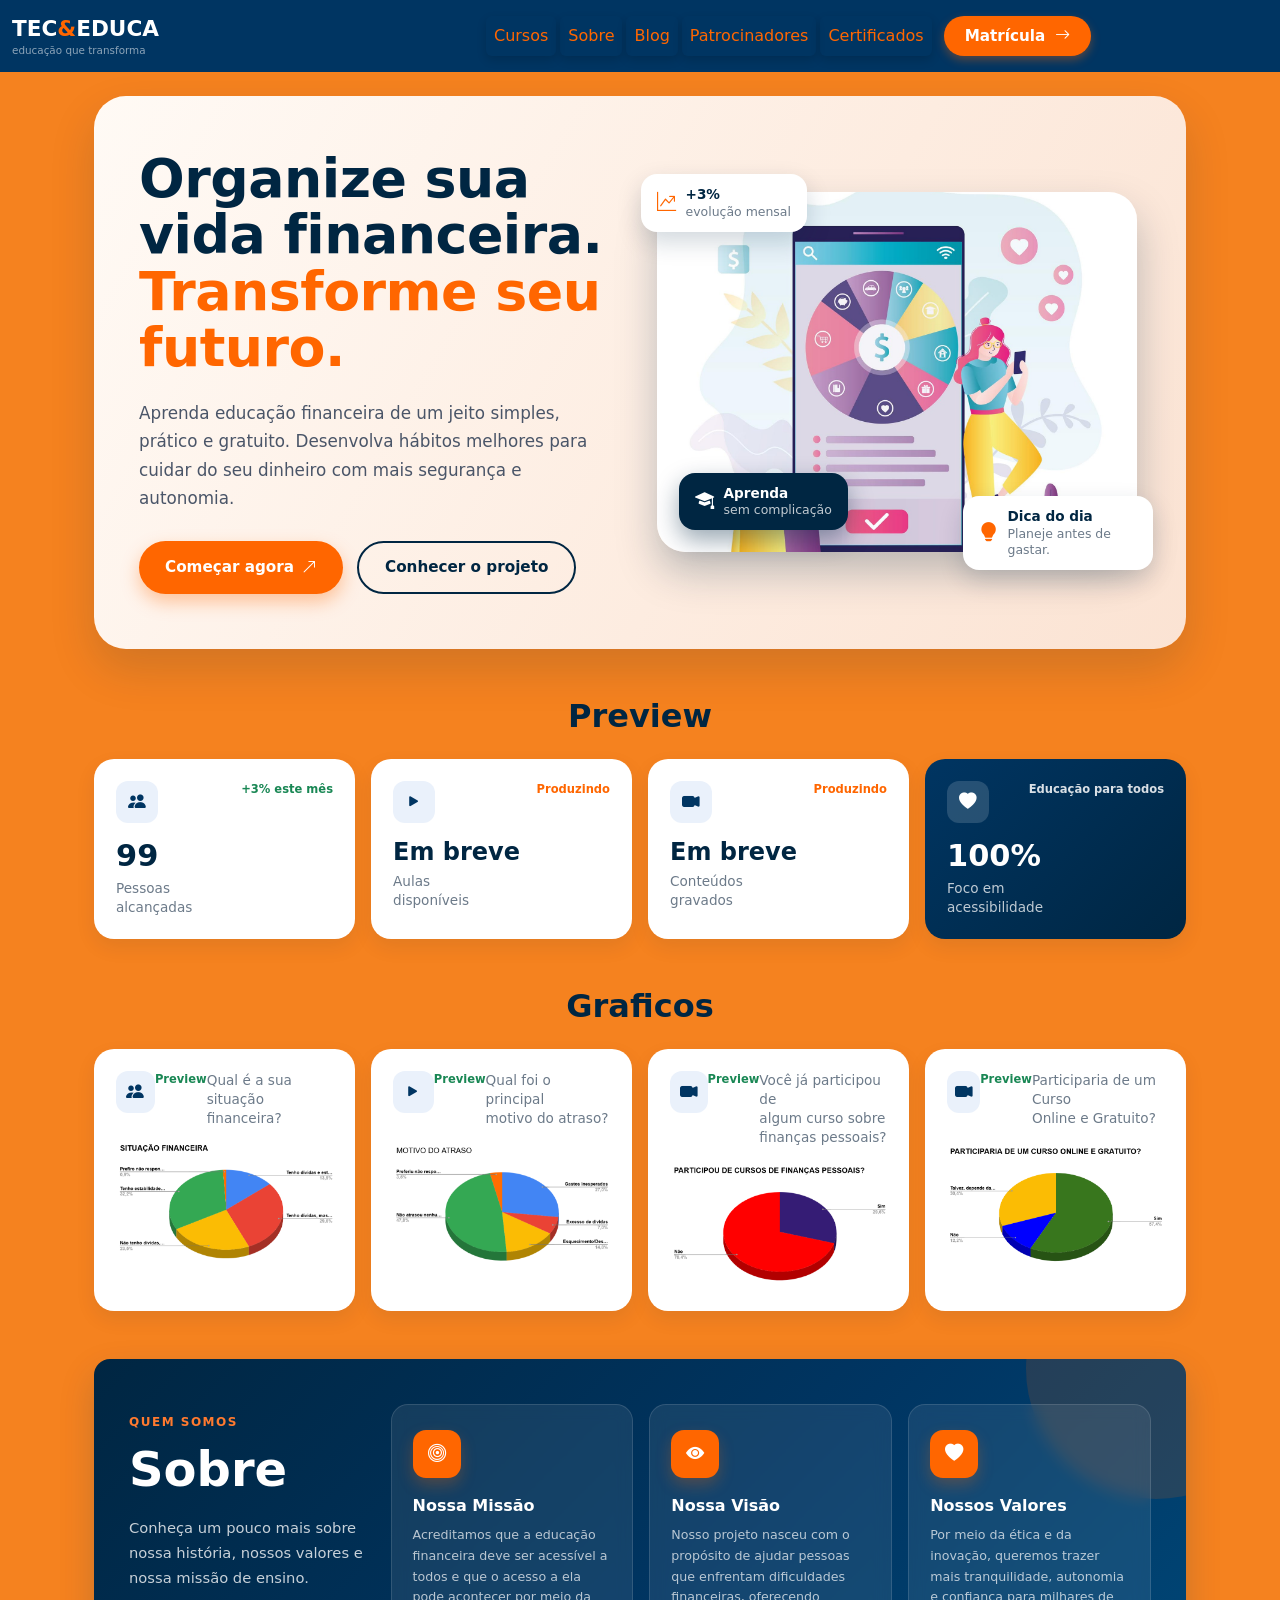
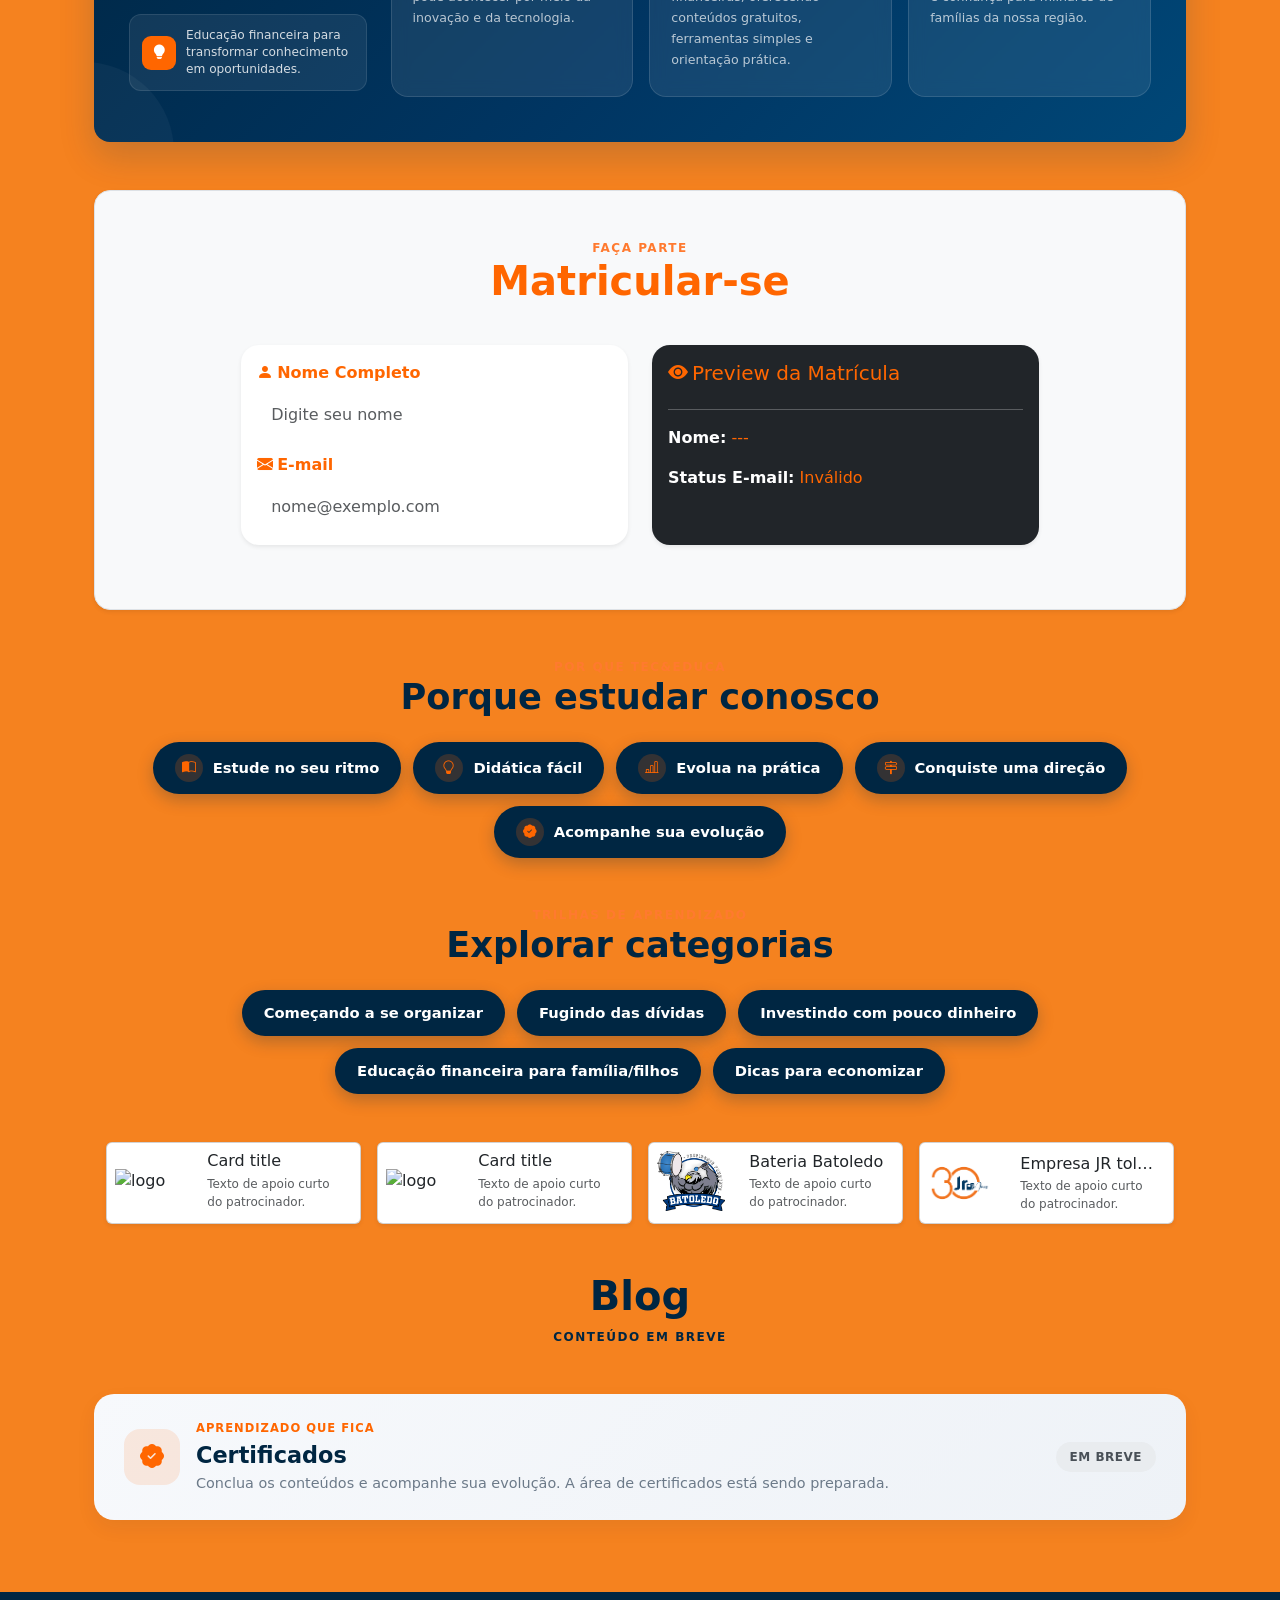
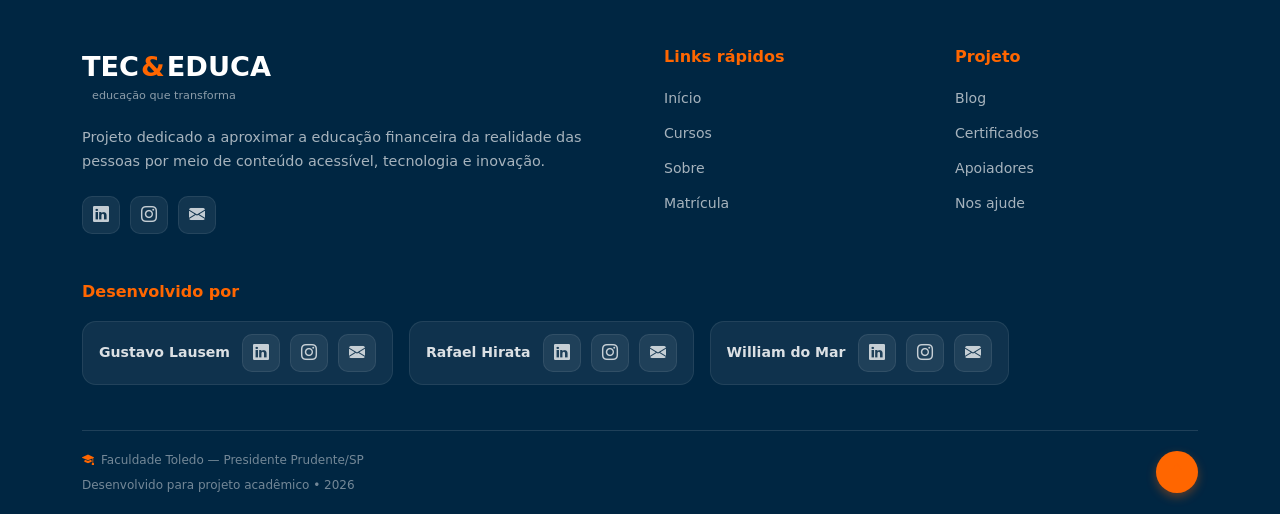
==== commit 982d5b33: "Add files via upload" ====
--- a/Etic/index.html
+++ b/Etic/index.html
@@ -117,6 +117,7 @@
             </div>
         </section>
         <section id="analise" class="mb-5">
+            <h2 class="hero-title-dark fw-bold text-center mb-4">Preview</h2>
             <div class="row row-cols-1 row-cols-sm-2 row-cols-lg-4 g-3">
                 <div id="cx1" class="col">
                     <div class="stat-card h-100">
@@ -170,6 +171,72 @@
                     </div>
                 </div>
             </div>
+        </section>
+
+        <section id="grafico" class="mb-5 mt-3">
+            <h2 class="hero-title-dark fw-bold text-center mb-4">Graficos</h2>
+            <div class="row row-cols-1 row-cols-sm-2 row-cols-lg-4 g-3">
+                <div id="cx1" class="col">
+                    <div class="stat-card h-100">
+                        <div class="d-flex justify-content-between align-items-start mb-3">
+                            <div class="stat-icon">
+                                <i class="bi bi-people-fill"></i>
+                            </div>
+                            <span class="stat-top-label text-success">Preview</span>
+                            <p class="stat-label">Qual é a sua<br>situação financeira?</p>
+                        </div>
+                        <div class="stat-bottom-row">
+                            <img src="./img/Situação.png" alt="Gráfico: situação financeira" class="stat-image">
+                        </div>
+                    </div>
+                </div>
+
+                <div id="cx2" class="col">
+                    <div class="stat-card h-100">
+                        <div class="d-flex justify-content-between align-items-start mb-3">
+                            <div class="stat-icon">
+                                <i class="bi bi-play-fill"></i>
+                            </div>
+                            <span class="stat-top-label text-success">Preview</span>
+                            <p class="stat-label">Qual foi o principal<br>motivo do atraso?</p>
+                        </div>
+                        <div class="stat-bottom-row">
+                            <img src="./img/Motivoatraso.png" alt="Gráfico: motivo do atraso" class="stat-image">
+                        </div>
+                    </div>
+                </div>
+
+                <div id="cx3" class="col">
+                    <div class="stat-card h-100">
+                        <div class="d-flex justify-content-between align-items-start mb-3">
+                            <div class="stat-icon">
+                                <i class="bi bi-camera-video-fill"></i>
+                            </div>
+                            <span class="stat-top-label text-success">Preview</span>
+                            <p class="stat-label">Você já participou de <br> algum curso sobre <br> finanças pessoais?
+                            </p>
+                        </div>
+                        <div class="stat-bottom-row">
+                            <img src="./img/Ja fez curso.png" alt="Gráfico: participação em cursos de finanças pessoais"
+                                class="stat-image">
+                        </div>
+                    </div>
+                </div>
+
+                <div id="cx4" class="col">
+                    <div class="stat-card h-100">
+                        <div class="d-flex justify-content-between align-items-start mb-3">
+                            <div class="stat-icon">
+                                <i class="bi bi-camera-video-fill"></i>
+                            </div>
+                            <span class="stat-top-label text-success">Preview</span>
+                            <p class="stat-label">Participaria de um Curso <br> Online e Gratuito?</p>
+                        </div>
+                        <div class="stat-bottom-row">
+
+                            <img src="./img/Participaria.png" alt="Gráfico: participaria de curso online e gratuito"
+                                class="stat-image">
+                        </div>
         </section>
         <section id="sobre" class="sobre mb-5 rounded-4">
             <div class="row align-items-center g-4">
@@ -347,7 +414,8 @@
                     <div class="card h-100 shadow-sm overflow-hidden" style="max-width: 280px; margin: 0 auto;">
                         <div class="row g-0 align-items-center">
                             <div class="col-4">
-                                <img src="https://via.placeholder.com/80x80?text=Logo" class="img-fluid rounded-start p-2" alt="logo"
+                                <img src="https://via.placeholder.com/80x80?text=Logo"
+                                    class="img-fluid rounded-start p-2" alt="logo"
                                     style="max-height: 80px; object-fit: contain;">
                             </div>
                             <div class="col-8">
@@ -367,7 +435,8 @@
                     <div class="card h-100 shadow-sm overflow-hidden" style="max-width: 280px; margin: 0 auto;">
                         <div class="row g-0 align-items-center">
                             <div class="col-4">
-                                <img src="https://via.placeholder.com/80x80?text=Logo" class="img-fluid rounded-start p-2" alt="logo"
+                                <img src="https://via.placeholder.com/80x80?text=Logo"
+                                    class="img-fluid rounded-start p-2" alt="logo"
                                     style="max-height: 80px; object-fit: contain;">
                             </div>
                             <div class="col-8">
@@ -427,12 +496,13 @@
         </section>
 
         <section id="blog" class="mb-5 text-center">
-            <h1>Blog</h1>
-            <p class="text-dark">Conteúdo em breve.</p>
+            <h1 class="hero-title-dark fw-bold">Blog</h1>
+            <p class="sobre-subtitulo hero-title-dark d-block">Conteúdo em breve</p>
         </section>
 
         <section id="certificado" class="mb-5">
-            <div class="certificado-card d-flex flex-column flex-md-row align-items-md-center justify-content-between gap-3">
+            <div
+                class="certificado-card d-flex flex-column flex-md-row align-items-md-center justify-content-between gap-3">
                 <div class="d-flex align-items-center gap-3">
                     <div class="certificado-icon">
                         <i class="bi bi-patch-check-fill"></i>
@@ -538,10 +608,12 @@
                             <div class="dev-card">
                                 <span class="dev-nome">Gustavo Lausem</span>
                                 <div class="socials">
-                                    <a href="https://www.linkedin.com/in/gustavo-silva-839a713a9/" target="_blank" rel="noopener noreferrer" aria-label="LinkedIn">
+                                    <a href="https://www.linkedin.com/in/gustavo-silva-839a713a9/" target="_blank"
+                                        rel="noopener noreferrer" aria-label="LinkedIn">
                                         <i class="bi bi-linkedin"></i>
                                     </a>
-                                    <a href="https://www.instagram.com/gustavolausem/" target="_blank" rel="noopener noreferrer" aria-label="Instagram">
+                                    <a href="https://www.instagram.com/gustavolausem/" target="_blank"
+                                        rel="noopener noreferrer" aria-label="Instagram">
                                         <i class="bi bi-instagram"></i>
                                     </a>
                                     <a href="gustavolausem1@gmail.com" aria-label="Enviar e-mail">
@@ -557,7 +629,8 @@
                                     <a href="#" target="_blank" rel="noopener noreferrer" aria-label="LinkedIn">
                                         <i class="bi bi-linkedin"></i>
                                     </a>
-                                    <a href="https://www.instagram.com/rafaelhirata20/" target="_blank" rel="noopener noreferrer" aria-label="Instagram">
+                                    <a href="https://www.instagram.com/rafaelhirata20/" target="_blank"
+                                        rel="noopener noreferrer" aria-label="Instagram">
                                         <i class="bi bi-instagram"></i>
                                     </a>
                                     <a href="" aria-label="Enviar e-mail">
@@ -566,14 +639,15 @@
                                 </div>
                             </div>
                         </div>
-                         <div class="col-auto">
+                        <div class="col-auto">
                             <div class="dev-card">
                                 <span class="dev-nome">William do Mar</span>
                                 <div class="socials">
                                     <a href="#" target="_blank" rel="noopener noreferrer" aria-label="LinkedIn">
                                         <i class="bi bi-linkedin"></i>
                                     </a>
-                                    <a href="https://www.instagram.com/_willsilva_/" target="_blank" rel="noopener noreferrer" aria-label="Instagram">
+                                    <a href="https://www.instagram.com/_willsilva_/" target="_blank"
+                                        rel="noopener noreferrer" aria-label="Instagram">
                                         <i class="bi bi-instagram"></i>
                                     </a>
                                     <a href="" aria-label="Enviar e-mail">
--- a/Etic/style.css
+++ b/Etic/style.css
@@ -28,7 +28,27 @@
     font-size: 0.65rem;
     font-weight: 400;
 }
-
+.stat-card {
+    display: flex;
+    flex-direction: column;
+}
+
+.stat-top-label {
+    white-space: nowrap; /* garante que "Preview" nunca quebre linha ou grude no texto */
+}
+
+.stat-label {
+    margin-bottom: 12px;
+}
+
+.stat-image {
+    width: 100%;
+    max-width: 260px;
+    height: auto;
+    object-fit: contain;
+    margin-top: auto;
+    align-self: center; /* imagem centralizada e grande, ocupando o espaço vazio */
+}
 .sobre {
     position: relative;
     overflow: hidden;
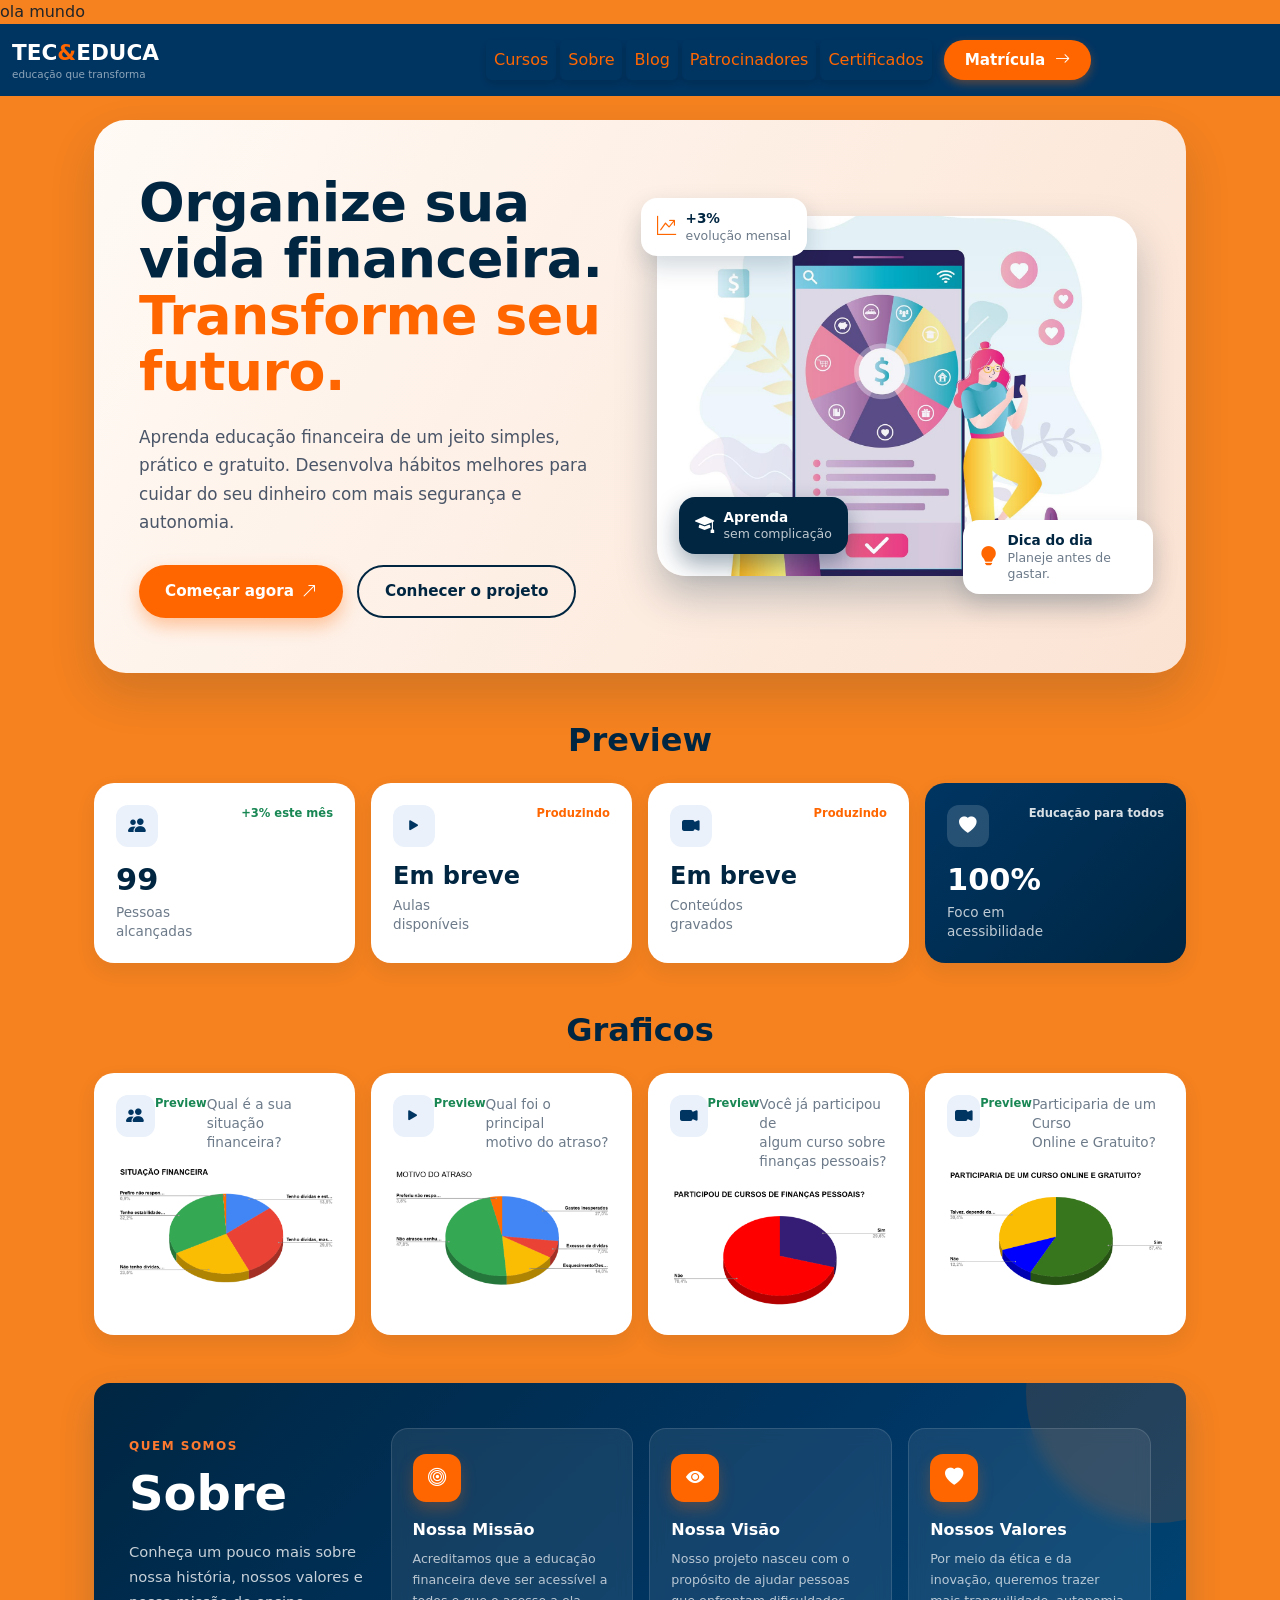
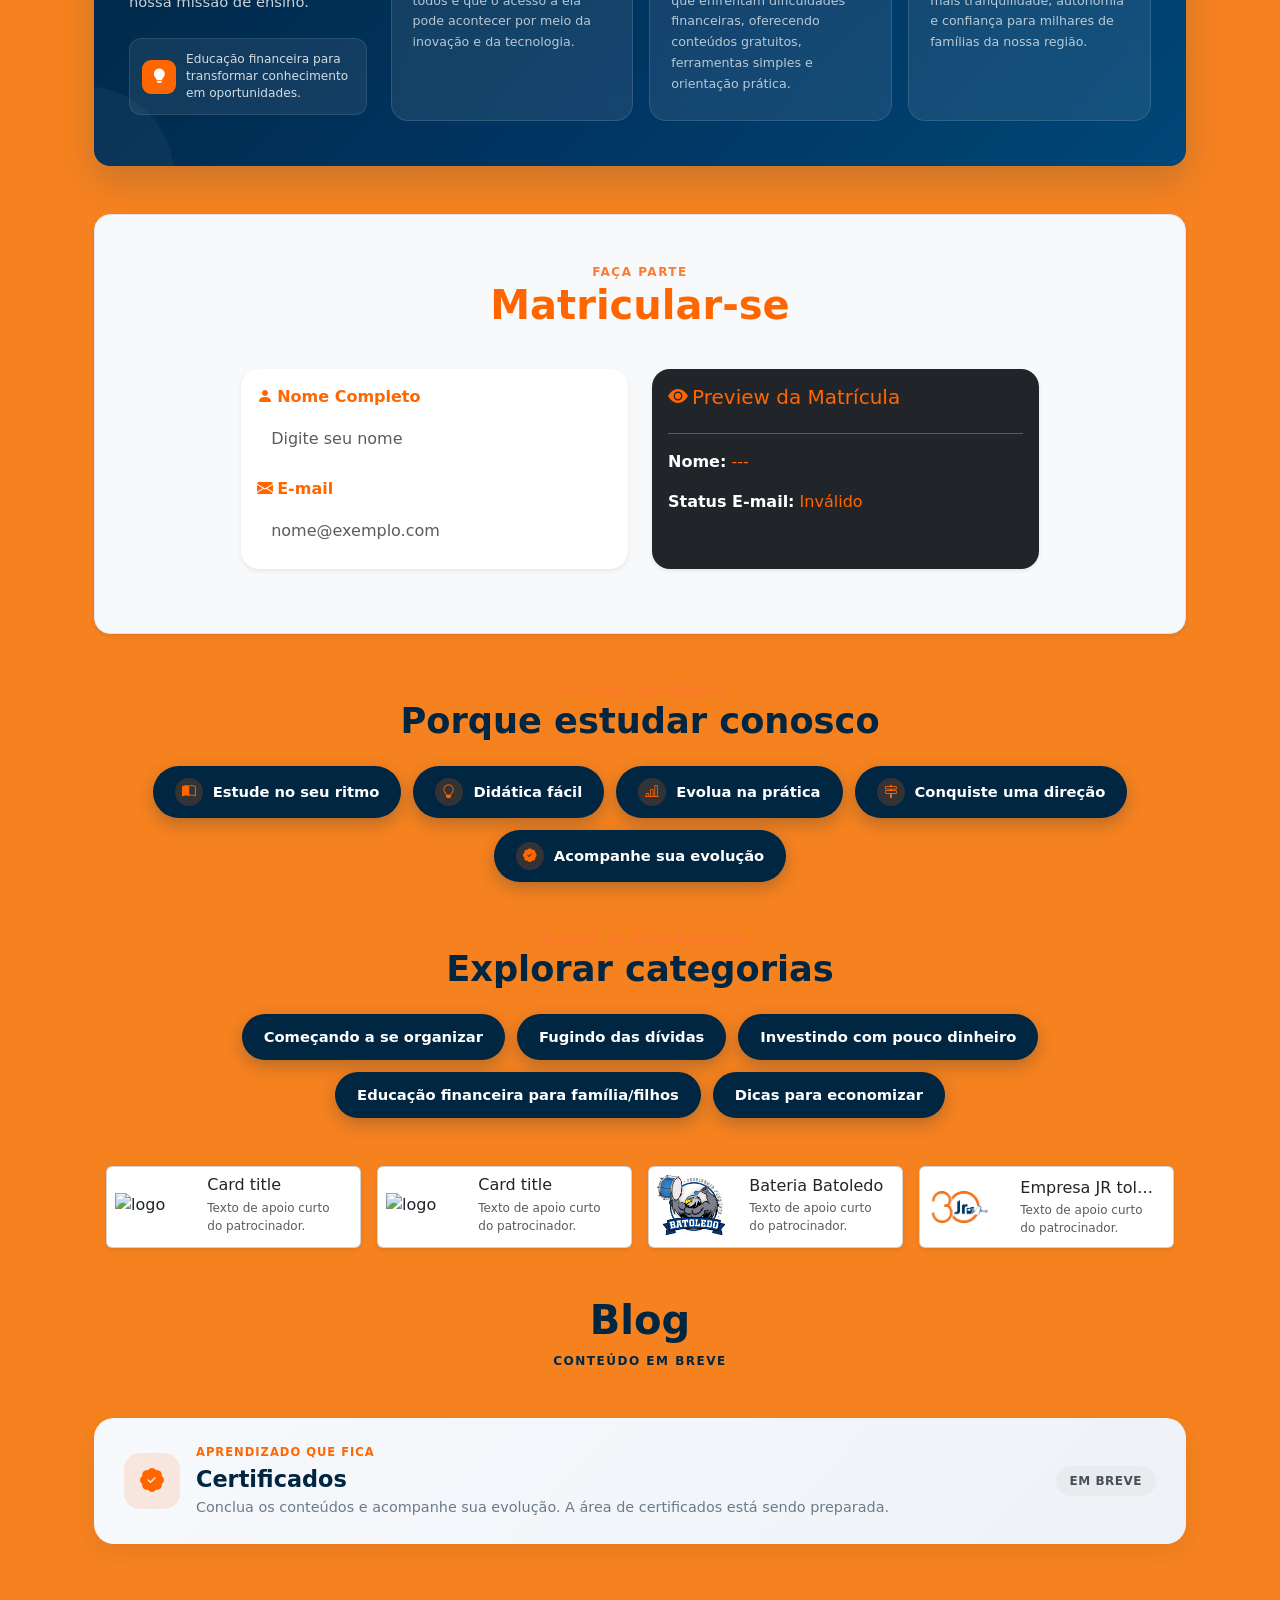
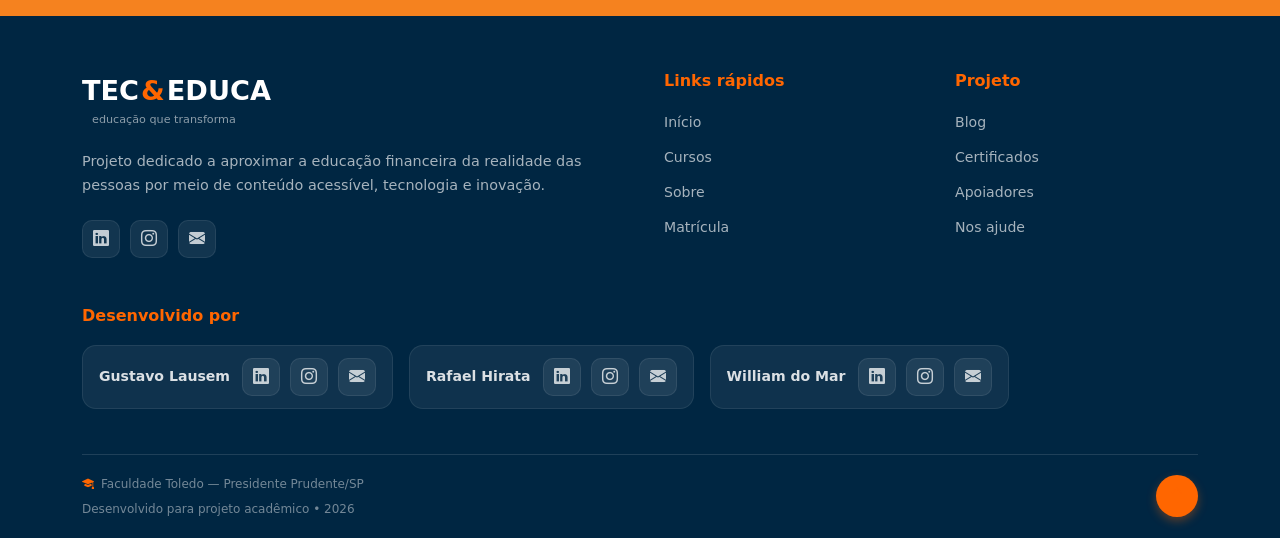
==== commit 13b26f60: "ultimos detalhes" ====
--- a/Etic/index.html
+++ b/Etic/index.html
@@ -1,6 +1,6 @@
 <!DOCTYPE html>
 <html lang="pt-br">
-
+ola mundo
 <head>
     <meta charset="UTF-8">
     <meta name="viewport" content="width=device-width, initial-scale=1.0">
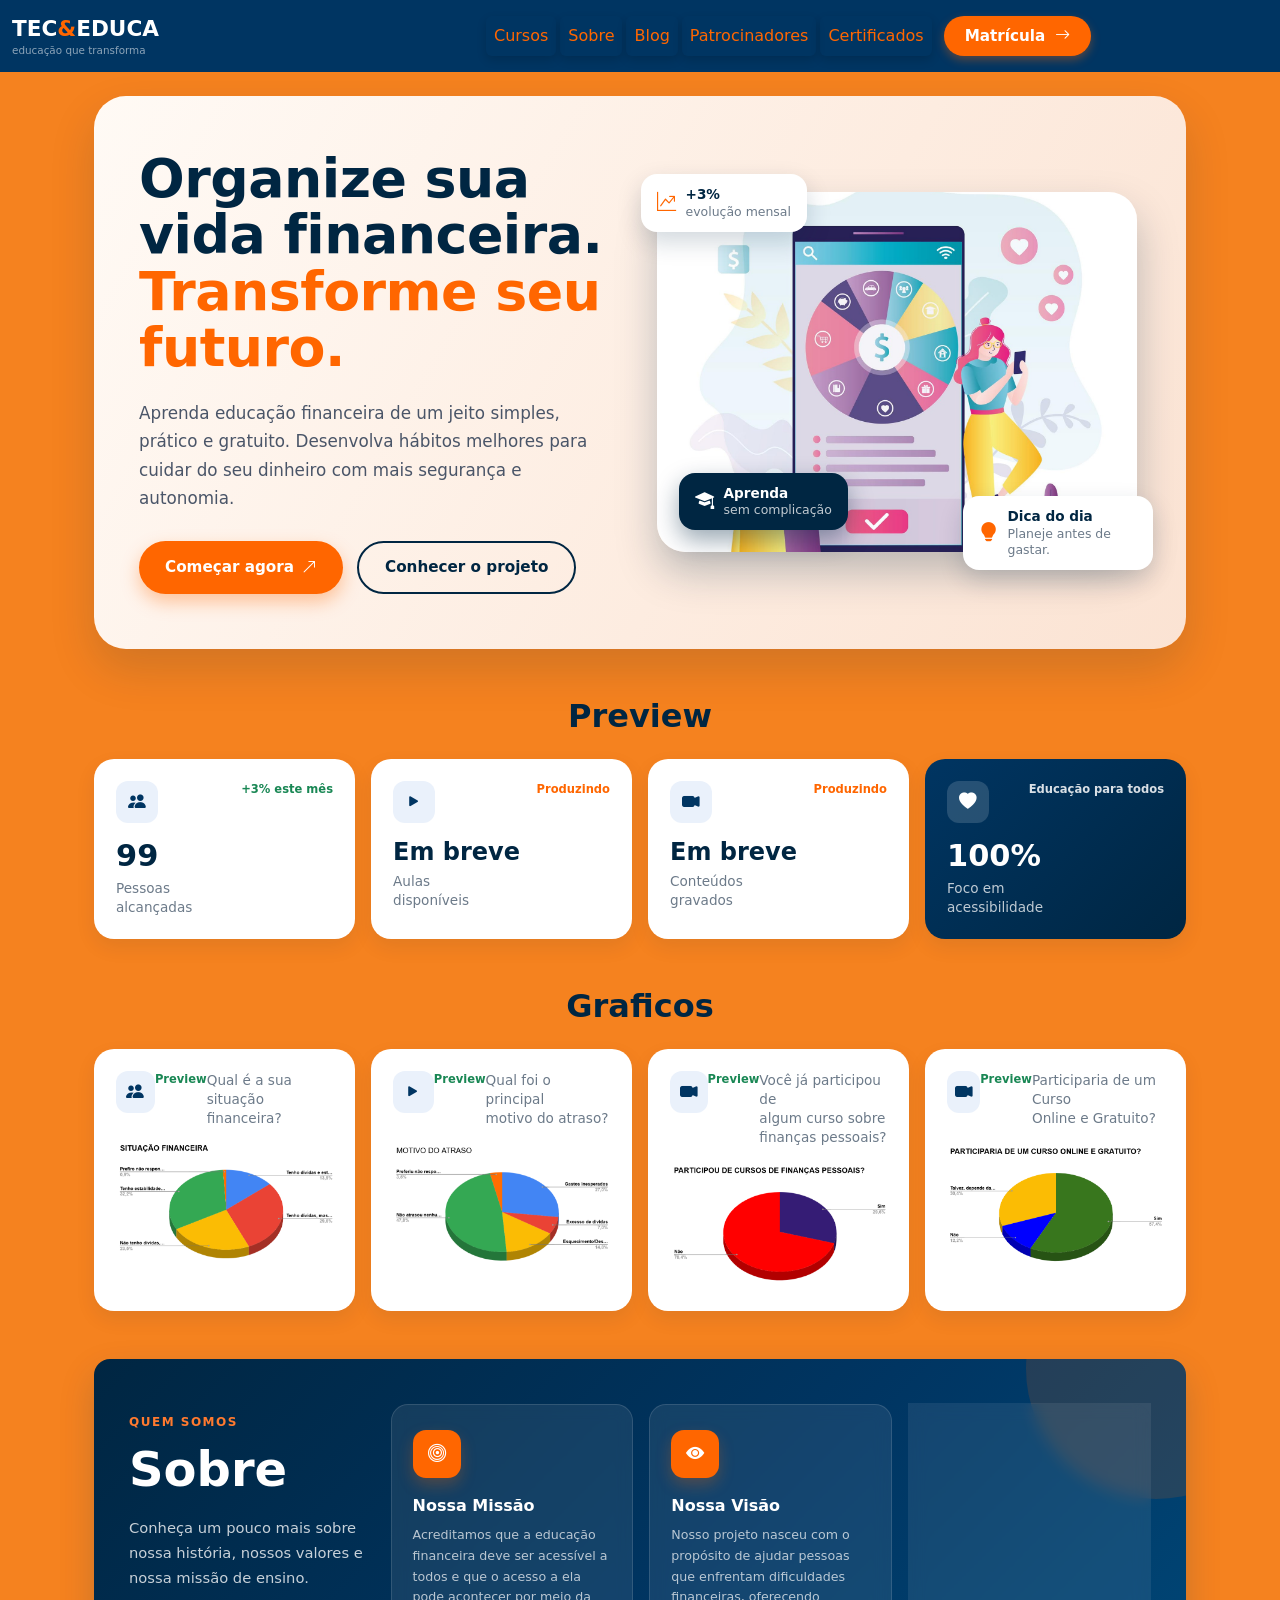
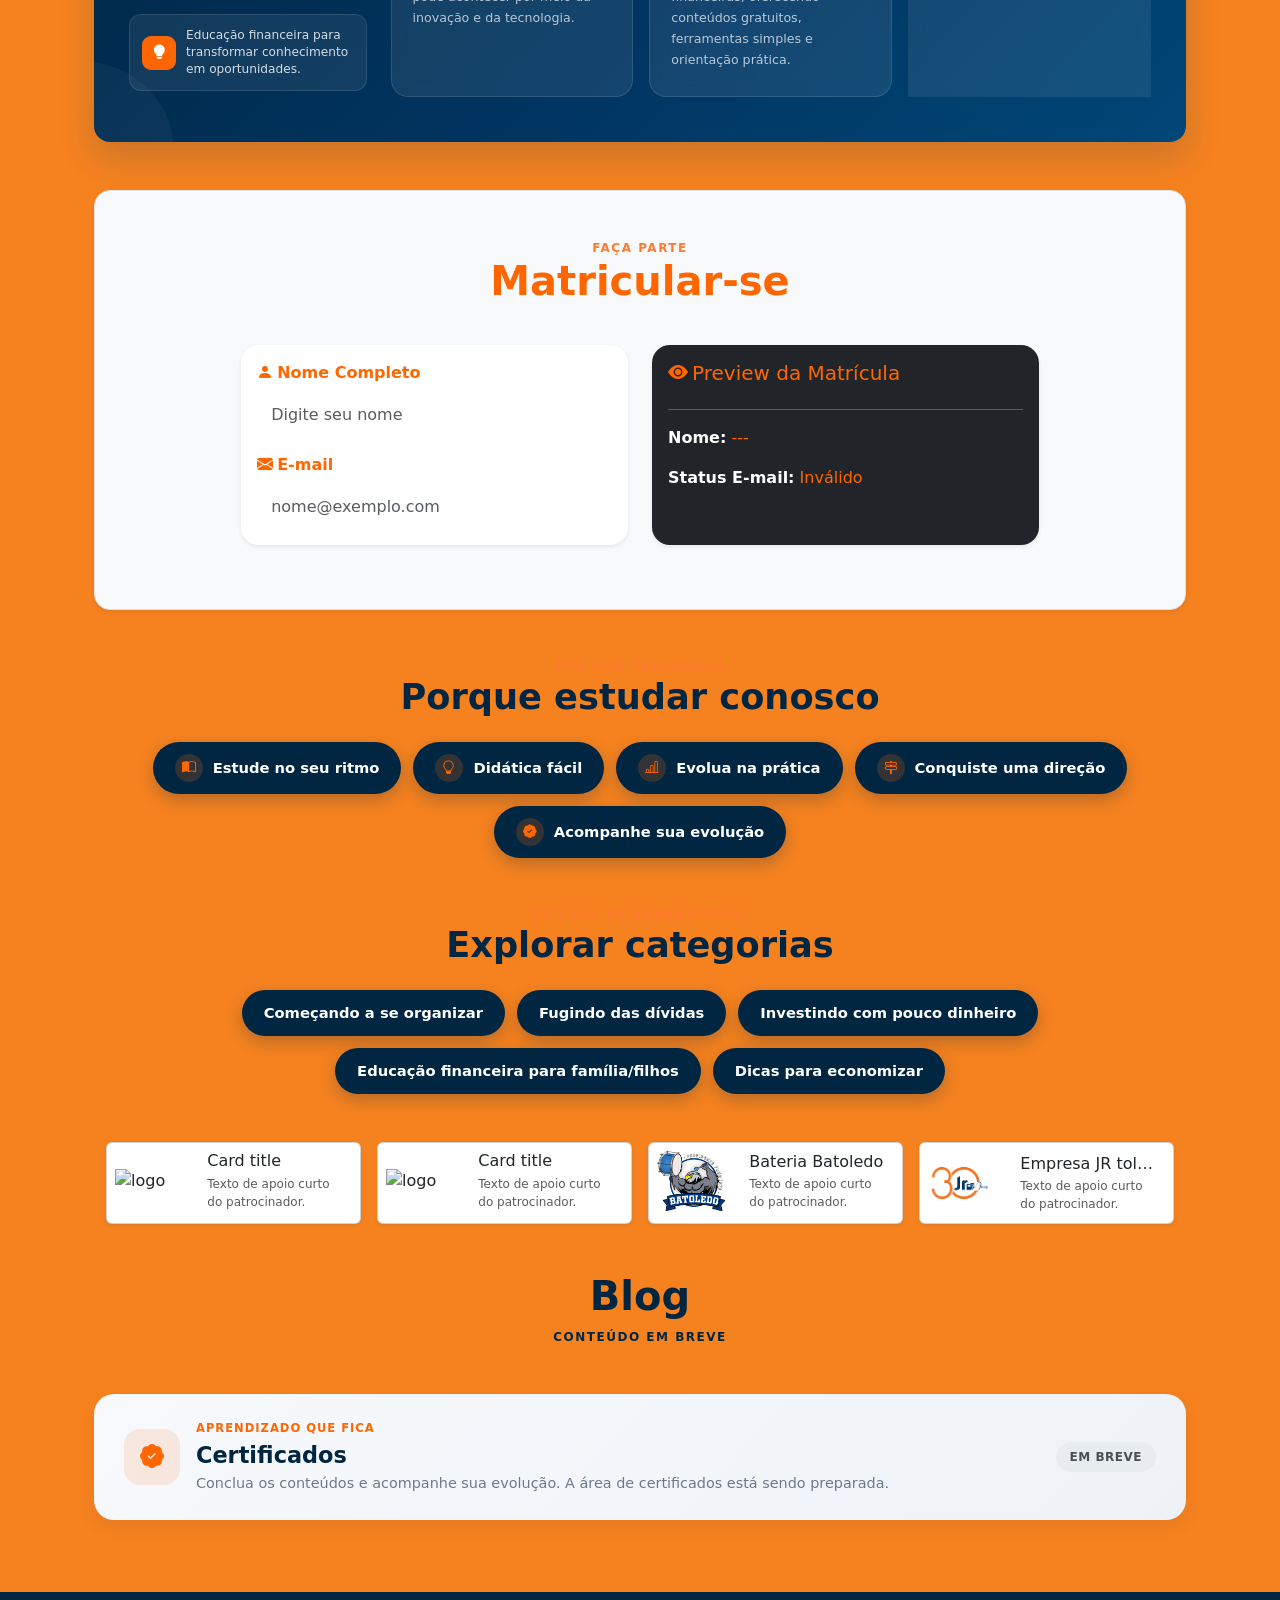
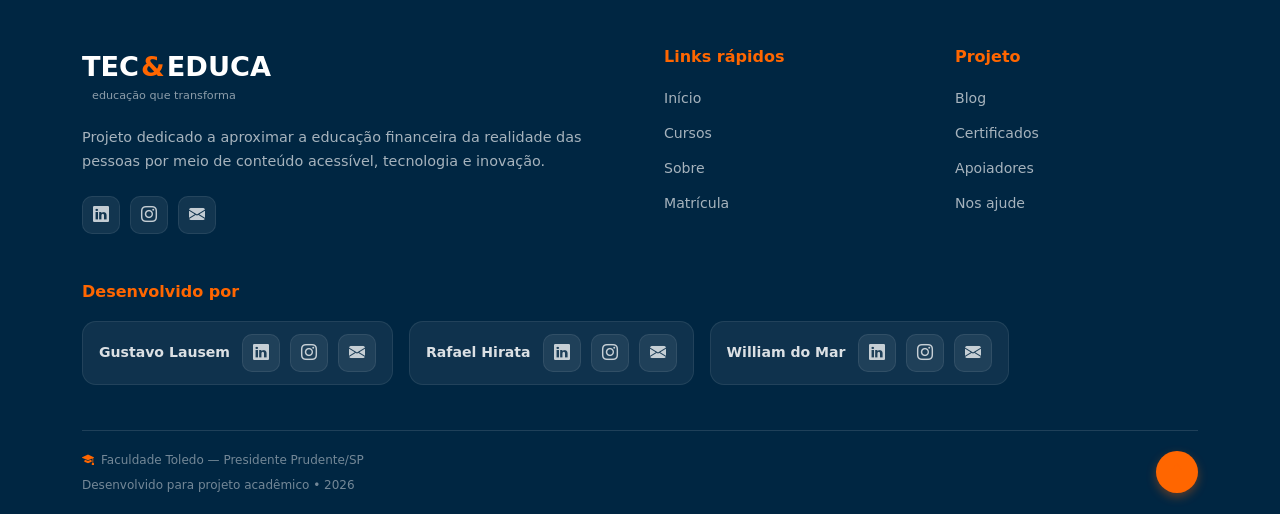
==== commit 1ebcba11: "ultimo detalhe2" ====
--- a/Etic/index.html
+++ b/Etic/index.html
@@ -1,6 +1,6 @@
 <!DOCTYPE html>
 <html lang="pt-br">
-ola mundo
+
 <head>
     <meta charset="UTF-8">
     <meta name="viewport" content="width=device-width, initial-scale=1.0">
